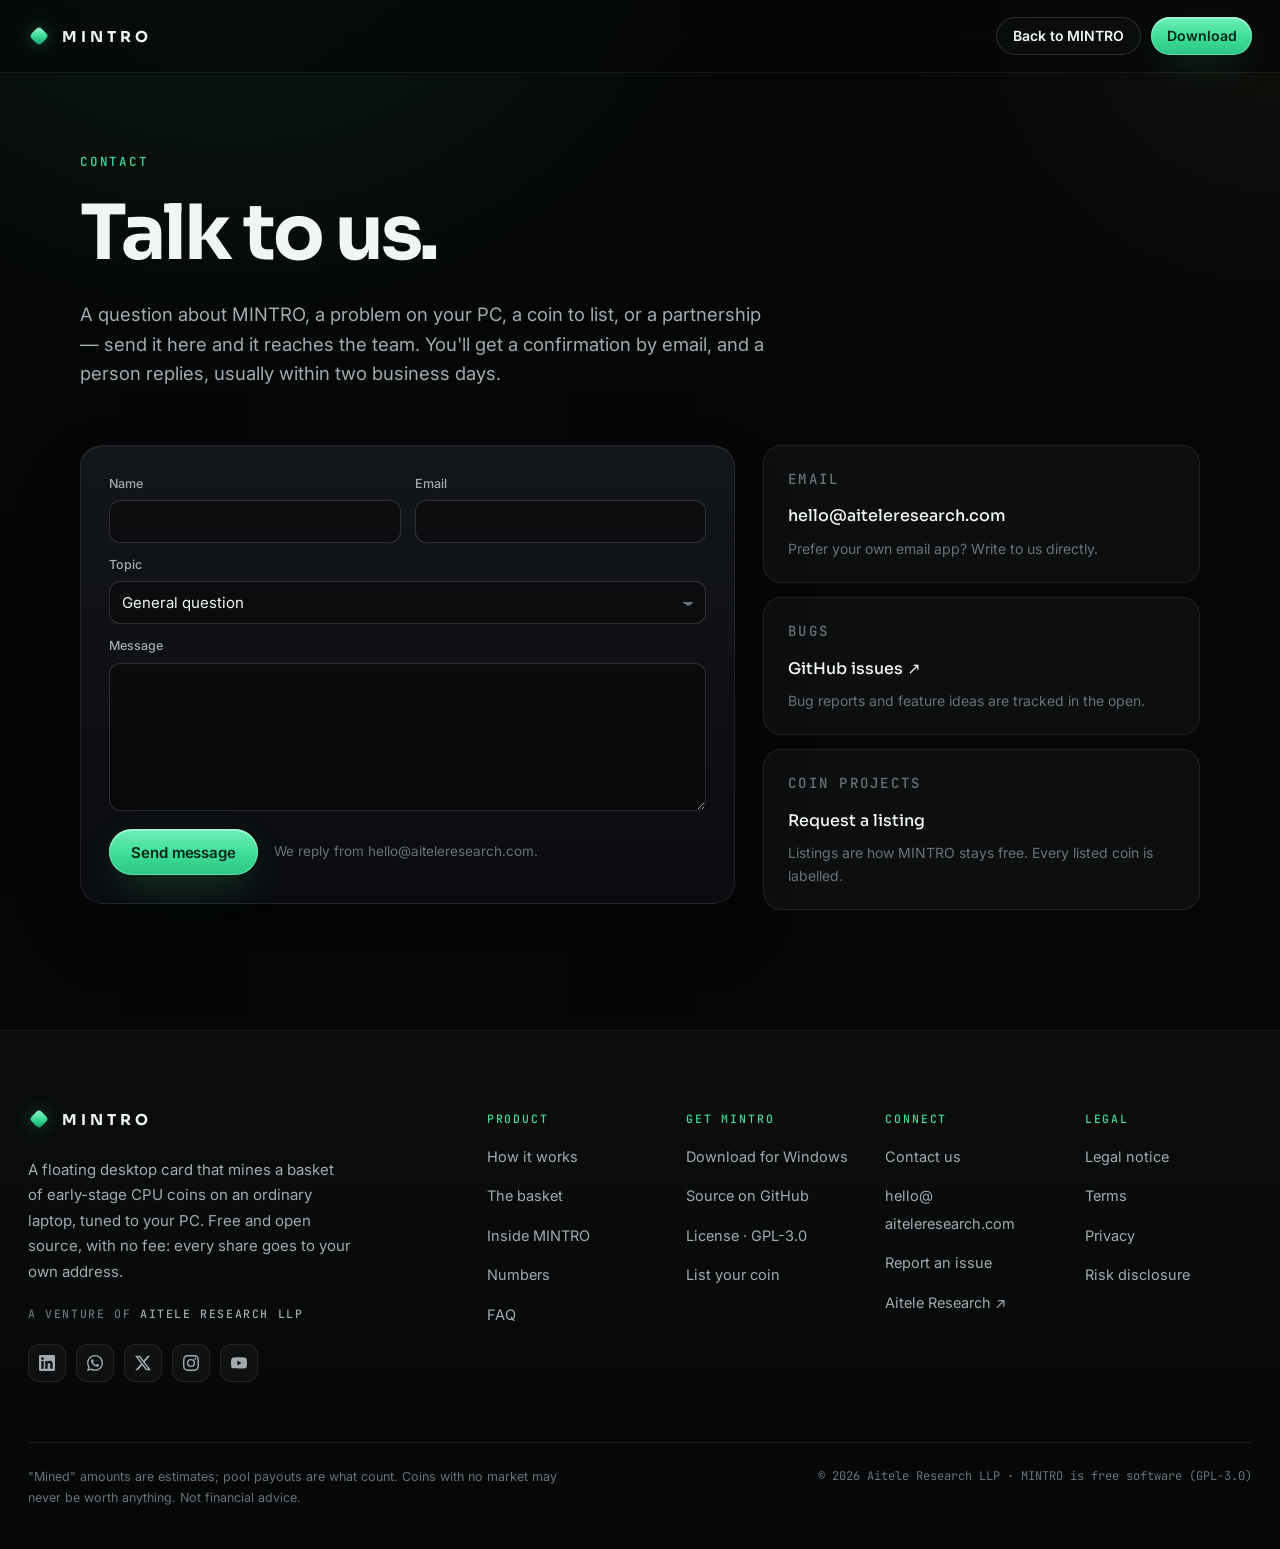
==== docs/contact.html @ bd5c3815 "Website: Download buttons get the installer from mintra.aiteleresearch.com The repo has no GitHub re" ====
<!doctype html>
<html lang="en">
<head>
<meta charset="utf-8">
<meta name="viewport" content="width=device-width, initial-scale=1, viewport-fit=cover">
<title>Contact · MINTRO</title>
<meta name="description" content="Contact the MINTRO team — questions, problems, coin listings, partnerships and press. A venture of Aitele Research LLP.">
<meta name="theme-color" content="#050607">
<link rel="canonical" href="https://aiteleresearch.github.io/mintro/contact.html">
<link rel="icon" href="assets/favicon.svg" type="image/svg+xml">
<link rel="icon" href="assets/favicon-32.png" sizes="32x32" type="image/png">
<link rel="apple-touch-icon" href="assets/apple-touch-icon.png">
<link rel="manifest" href="site.webmanifest">
<meta property="og:type" content="website">
<meta property="og:site_name" content="MINTRO">
<meta property="og:url" content="https://aiteleresearch.github.io/mintro/contact.html">
<meta property="og:title" content="Contact · MINTRO">
<meta property="og:description" content="Contact the MINTRO team — questions, problems, coin listings, partnerships and press. A venture of Aitele Research LLP.">
<meta property="og:image" content="https://aiteleresearch.github.io/mintro/assets/og.png">
<meta name="twitter:card" content="summary_large_image">
<link rel="preconnect" href="https://fonts.googleapis.com">
<link rel="preconnect" href="https://fonts.gstatic.com" crossorigin>
<link rel="stylesheet" href="https://fonts.googleapis.com/css2?family=Inter:wght@400;500;600&family=JetBrains+Mono:wght@400;500&family=Sora:wght@500;600;700&display=swap">
<link rel="stylesheet" href="assets/style.css">
</head>
<body class="legal-page">

<header class="nav solid">
  <div class="wrap nav-in">
    <a class="brand" href="./" aria-label="MINTRO home"><span class="brand-gem"><i></i></span>MINTRO</a>
    <div class="nav-cta">
      <a class="btn small ghost hide-sm" href="./"><span>Back to MINTRO</span></a>
      <a class="btn small primary" href="https://mintra.aiteleresearch.com/download/latest"><span>Download</span></a>
    </div>
  </div>
</header>

<main class="legal contact">
  <div class="wrap contact-in">
    <header class="legal-head">
      <p class="eyebrow">Contact</p>
      <h1>Talk to us.</h1>
      <p class="legal-lede">A question about MINTRO, a problem on your PC, a coin to list, or a partnership — send it here and it
        reaches the team. You'll get a confirmation by email, and a person replies, usually within two business days.</p>
    </header>
    <div class="contact-grid">
      <form class="apply glass mint" id="contactForm" data-api="https://mintra.aiteleresearch.com" data-email="hello@aiteleresearch.com" novalidate>
        <div class="apply-grid">
          <label>Name<input name="name" required maxlength="80" autocomplete="name"></label>
          <label>Email<input name="email" required type="email" maxlength="120" autocomplete="email"></label>
          <label class="wide">Topic<select name="topic"><option>General question</option><option>Problem with MINTRO</option><option>Listing a coin</option><option>Partnership</option><option>Press</option></select></label>
          <label class="wide">Message<textarea name="message" required maxlength="4000" rows="6"></textarea></label>
          <label class="hp" aria-hidden="true">Website URL<input name="website_url" tabindex="-1" autocomplete="off"></label>
        </div>
        <div class="apply-foot">
          <button class="btn primary" type="submit"><span>Send message</span></button>
          <p class="apply-msg" id="contactMsg" role="status">We reply from hello@aiteleresearch.com.</p>
        </div>
      </form>
      <aside class="contact-side">
        <div class="contact-card">
          <p class="foot-h">Email</p>
          <a href="mailto:hello@aiteleresearch.com">hello@<wbr>aiteleresearch.com</a>
          <p>Prefer your own email app? Write to us directly.</p>
        </div>
        <div class="contact-card">
          <p class="foot-h">Bugs</p>
          <a href="https://github.com/aiteleresearch/mintro/issues" target="_blank" rel="noopener">GitHub issues ↗</a>
          <p>Bug reports and feature ideas are tracked in the open.</p>
        </div>
        <div class="contact-card">
          <p class="foot-h">Coin projects</p>
          <a href="./#list">Request a listing</a>
          <p>Listings are how MINTRO stays free. Every listed coin is labelled.</p>
        </div>
      </aside>
    </div>
  </div>
</main>

<footer class="foot">
  <div class="wrap">
    <div class="foot-top">
      <div class="foot-brand">
        <a class="brand" href="./#top" aria-label="MINTRO home"><span class="brand-gem"><i></i></span>MINTRO</a>
        <p class="foot-about">A floating desktop card that mines a basket of early-stage CPU coins on an ordinary laptop,
          tuned to your PC. Free and open source, with no fee: every share goes to your own address.</p>
        <p class="foot-venture">A venture of <a href="https://aiteleresearch.com" target="_blank" rel="noopener">Aitele Research LLP</a></p>
        <div class="social"><a href="https://www.linkedin.com/company/aitele" target="_blank" rel="noopener" aria-label="Aitele Research on LinkedIn"><svg viewBox="0 0 24 24" aria-hidden="true"><path d="M20.447 20.452h-3.554v-5.569c0-1.328-.027-3.037-1.852-3.037-1.853 0-2.136 1.445-2.136 2.939v5.667H9.351V9h3.414v1.561h.046c.477-.9 1.637-1.85 3.37-1.85 3.601 0 4.267 2.37 4.267 5.455v6.286zM5.337 7.433a2.062 2.062 0 0 1-2.063-2.065 2.064 2.064 0 1 1 2.063 2.065zm1.782 13.019H3.555V9h3.564v11.452zM22.225 0H1.771C.792 0 0 .774 0 1.729v20.542C0 23.227.792 24 1.771 24h20.451C23.2 24 24 23.227 24 22.271V1.729C24 .774 23.2 0 22.222 0h.003z"/></svg></a><a href="https://whatsapp.com/channel/0029VbCJPIf545uoE8NYVb2C" target="_blank" rel="noopener" aria-label="Aitele Research on WhatsApp channel"><svg viewBox="0 0 24 24" aria-hidden="true"><path d="M17.472 14.382c-.297-.149-1.758-.867-2.03-.967-.273-.099-.471-.148-.67.15-.197.297-.767.966-.94 1.164-.173.199-.347.223-.644.075-.297-.15-1.255-.463-2.39-1.475-.883-.788-1.48-1.761-1.653-2.059-.173-.297-.018-.458.13-.606.134-.133.298-.347.446-.52.149-.174.198-.298.298-.497.099-.198.05-.371-.025-.52-.075-.149-.669-1.612-.916-2.207-.242-.579-.487-.5-.669-.51-.173-.008-.371-.01-.57-.01-.198 0-.52.074-.792.372-.272.297-1.04 1.016-1.04 2.479 0 1.462 1.065 2.875 1.213 3.074.149.198 2.096 3.2 5.077 4.487.709.306 1.262.489 1.694.625.712.227 1.36.195 1.871.118.571-.085 1.758-.719 2.006-1.413.248-.694.248-1.289.173-1.413-.074-.124-.272-.198-.57-.347m-5.421 7.403h-.004a9.87 9.87 0 0 1-5.031-1.378l-.361-.214-3.741.982.998-3.648-.235-.374a9.86 9.86 0 0 1-1.51-5.26c.001-5.45 4.436-9.884 9.888-9.884 2.64 0 5.122 1.03 6.988 2.898a9.825 9.825 0 0 1 2.893 6.994c-.003 5.45-4.437 9.885-9.885 9.885M20.52 3.449C18.24 1.245 15.24 0 12.045 0 5.463 0 .104 5.359.101 11.947c0 2.096.547 4.142 1.588 5.945L0 24l6.335-1.652a11.96 11.96 0 0 0 5.71 1.448h.005c6.582 0 11.946-5.359 11.949-11.948 0-3.192-1.243-6.192-3.503-8.453z"/></svg></a><a href="https://x.com/aiteleresearch" target="_blank" rel="noopener" aria-label="Aitele Research on X"><svg viewBox="0 0 24 24" aria-hidden="true"><path d="M18.901 1.153h3.68l-8.04 9.19L24 22.846h-7.406l-5.8-7.584-6.638 7.584H.474l8.6-9.83L0 1.154h7.594l5.243 6.932ZM17.61 20.644h2.039L6.486 3.24H4.298Z"/></svg></a><a href="https://www.instagram.com/aiteleresearch/" target="_blank" rel="noopener" aria-label="Aitele Research on Instagram"><svg viewBox="0 0 24 24" aria-hidden="true"><path d="M12 2.163c3.204 0 3.584.012 4.85.07 3.252.148 4.771 1.691 4.919 4.919.058 1.265.069 1.645.069 4.849 0 3.205-.012 3.584-.069 4.849-.149 3.225-1.664 4.771-4.919 4.919-1.266.058-1.644.07-4.85.07-3.204 0-3.584-.012-4.849-.07-3.26-.149-4.771-1.699-4.919-4.92-.058-1.265-.07-1.644-.07-4.849 0-3.204.013-3.583.07-4.849.149-3.227 1.664-4.771 4.919-4.919 1.266-.057 1.645-.069 4.849-.069zM12 0C8.741 0 8.333.014 7.053.072 2.695.272.273 2.69.073 7.052.014 8.333 0 8.741 0 12c0 3.259.014 3.668.072 4.948.2 4.358 2.618 6.78 6.98 6.98C8.333 23.986 8.741 24 12 24c3.259 0 3.668-.014 4.948-.072 4.354-.2 6.782-2.618 6.979-6.98.059-1.28.073-1.689.073-4.948 0-3.259-.014-3.667-.072-4.947-.196-4.354-2.617-6.78-6.979-6.98C15.668.014 15.259 0 12 0zm0 5.838a6.162 6.162 0 1 0 0 12.324 6.162 6.162 0 0 0 0-12.324zM12 16a4 4 0 1 1 0-8 4 4 0 0 1 0 8zm6.406-11.845a1.44 1.44 0 1 0 0 2.881 1.44 1.44 0 0 0 0-2.881z"/></svg></a><a href="https://www.youtube.com/@aiteleresearch" target="_blank" rel="noopener" aria-label="Aitele Research on YouTube"><svg viewBox="0 0 24 24" aria-hidden="true"><path d="M23.498 6.186a3.016 3.016 0 0 0-2.122-2.136C19.505 3.545 12 3.545 12 3.545s-7.505 0-9.377.505A3.017 3.017 0 0 0 .502 6.186C0 8.07 0 12 0 12s0 3.93.502 5.814a3.016 3.016 0 0 0 2.122 2.136c1.871.505 9.376.505 9.376.505s7.505 0 9.377-.505a3.015 3.015 0 0 0 2.122-2.136C24 15.93 24 12 24 12s0-3.93-.502-5.814zM9.545 15.568V8.432L15.818 12l-6.273 3.568z"/></svg></a></div>
      </div>
      <nav class="foot-cols" aria-label="Footer">
        <div>
          <p class="foot-h">Product</p>
          <ul>
            <li><a href="./#how">How it works</a></li>
            <li><a href="./#basket">The basket</a></li>
            <li><a href="./#features">Inside MINTRO</a></li>
            <li><a href="./#numbers">Numbers</a></li>
            <li><a href="./#faq">FAQ</a></li>
          </ul>
        </div>
        <div>
          <p class="foot-h">Get MINTRO</p>
          <ul>
            <li><a href="https://mintra.aiteleresearch.com/download/latest">Download for Windows</a></li>
            <li><a href="https://github.com/aiteleresearch/mintro">Source on GitHub</a></li>
            <li><a href="https://github.com/aiteleresearch/mintro/blob/main/LICENSE">License · GPL-3.0</a></li>
            <li><a href="./#list">List your coin</a></li>
          </ul>
        </div>
        <div>
          <p class="foot-h">Connect</p>
          <ul>
            <li><a href="contact.html">Contact us</a></li>
            <li><a href="mailto:hello@aiteleresearch.com">hello@<wbr>aiteleresearch.com</a></li>
            <li><a href="https://github.com/aiteleresearch/mintro/issues" target="_blank" rel="noopener">Report an issue</a></li>
            <li><a href="https://aiteleresearch.com" target="_blank" rel="noopener">Aitele Research ↗</a></li>
          </ul>
        </div>
        <div>
          <p class="foot-h">Legal</p>
          <ul>
            <li><a href="legal.html">Legal notice</a></li>
            <li><a href="terms.html">Terms</a></li>
            <li><a href="privacy.html">Privacy</a></li>
            <li><a href="risk.html">Risk disclosure</a></li>
          </ul>
        </div>
      </nav>
    </div>
    <div class="foot-bottom">
      <p class="fine">"Mined" amounts are estimates; pool payouts are what count. Coins with no market may never be worth
        anything. Not financial advice.</p>
      <p class="fine foot-copy">© <span id="year">2026</span> Aitele Research LLP · MINTRO is free software (GPL-3.0)</p>
    </div>
  </div>
</footer>
<script defer src="assets/contact.js"></script>
</body>
</html>
---- docs/assets/style.css ----
/* MINTRO website */

@property --ang { syntax: '<angle>'; inherits: false; initial-value: 0deg; }

:root {
  color-scheme: dark;
  --bg: #050607; --bg-2: #0b0d0f;
  --panel: rgba(255, 255, 255, .035); --panel-2: rgba(255, 255, 255, .06);
  --line: rgba(255, 255, 255, .08); --line-2: rgba(255, 255, 255, .15);
  --ink: #f1f5f3; --ink-2: #a3abad; --ink-3: #6a7376;
  --mint: #3ddc97; --mint-2: #a6f7d2; --mint-deep: #0b9a69; --mint-soft: rgba(61, 220, 151, .12); --mint-glow: rgba(61, 220, 151, .35);
  --gold: #f2c46d; --gold-2: #ffe7b0; --red: #ff7b6f; --amber: #f3b04d;
  --display: "Sora", "Segoe UI", system-ui, sans-serif;
  --body: "Inter", "Segoe UI", system-ui, sans-serif;
  --mono: "JetBrains Mono", ui-monospace, Consolas, monospace;
  --ease: cubic-bezier(.16, 1, .3, 1);
  --gutter: 28px;
}
@media (max-width: 640px) { :root { --gutter: 16px; } }

* { box-sizing: border-box; }
html { -webkit-text-size-adjust: 100%; scroll-behavior: smooth; }
body {
  margin: 0; background: var(--bg); color: var(--ink); font: 400 17px/1.62 var(--body);
  -webkit-font-smoothing: antialiased; text-rendering: optimizeLegibility; overflow-x: clip;
}
::selection { background: rgba(61, 220, 151, .35); color: #fff; }
a { color: inherit; text-decoration: none; }
svg { display: block; }
h1, h2, h3 { font-family: var(--display); font-weight: 600; margin: 0; letter-spacing: -.03em; }
:focus-visible { outline: 2px solid var(--mint); outline-offset: 3px; border-radius: 6px; }
.wrap { width: min(1240px, 100% - 2 * var(--gutter)); margin-inline: auto; }
.center { text-align: center; }

/* ---------- backdrop layers ---------- */

#gl { position: fixed; inset: 0; width: 100%; height: 100vh; height: 100lvh; z-index: 0; display: block; }
.veil {
  position: fixed; inset: 0; z-index: 1; pointer-events: none;
  background:
    radial-gradient(120% 80% at 50% 0%, transparent 55%, rgba(5, 6, 7, .55) 100%),
    linear-gradient(180deg, rgba(5, 6, 7, .35), transparent 18%, transparent 82%, rgba(5, 6, 7, .5));
}
.grain {
  position: fixed; inset: -50%; z-index: 60; pointer-events: none; opacity: .055; mix-blend-mode: overlay;
  background-image: url("data:image/svg+xml,%3Csvg xmlns='http://www.w3.org/2000/svg' width='220' height='220'%3E%3Cfilter id='n'%3E%3CfeTurbulence type='fractalNoise' baseFrequency='.85' numOctaves='3' stitchTiles='stitch'/%3E%3C/filter%3E%3Crect width='100%25' height='100%25' filter='url(%23n)'/%3E%3C/svg%3E");
  animation: grain 1.2s steps(6) infinite;
}
@keyframes grain {
  0% { transform: translate(0, 0); } 20% { transform: translate(-3%, 2%); } 40% { transform: translate(2%, -4%); }
  60% { transform: translate(-4%, -1%); } 80% { transform: translate(3%, 3%); } 100% { transform: translate(0, 0); }
}
main, .foot { position: relative; z-index: 2; }
.progress { position: fixed; top: 0; left: 0; right: 0; height: 2px; z-index: 70; pointer-events: none; }
.progress i { display: block; height: 100%; transform-origin: 0 50%; transform: scaleX(0);
              background: linear-gradient(90deg, var(--mint-deep), var(--mint), var(--mint-2)); box-shadow: 0 0 12px var(--mint-glow); }

/* WebGL unavailable: a CSS crystal stands in */
.gl-fallback { display: none; }
.no-gl .gl-fallback { display: grid; place-items: center; position: absolute; right: 8%; top: 50%; translate: 0 -50%; width: 34vmin; height: 34vmin; }
.no-gl .gl-fallback span {
  width: 70%; height: 70%; border-radius: 18%; rotate: 45deg;
  background: linear-gradient(135deg, var(--mint-2), var(--mint) 45%, var(--mint-deep));
  box-shadow: 0 0 120px var(--mint-glow), inset 0 0 40px rgba(255, 255, 255, .35); animation: float 6s ease-in-out infinite;
}
@keyframes float { 50% { transform: translateY(-14px); } }

/* ---------- loader ---------- */

#loader {
  position: fixed; inset: 0; z-index: 100; background: var(--bg); display: grid; place-content: center; justify-items: center; gap: 18px;
  transition: clip-path 1.1s var(--ease), visibility 0s 1.1s; clip-path: inset(0 0 0 0);
}
#loader.out { clip-path: inset(0 0 100% 0); visibility: hidden; }
.no-js #loader, html:not(.js) #loader { display: none; }
.ld-mark svg { width: 72px; height: 72px; overflow: visible; }
.ld-gem { fill: none; stroke: var(--mint); stroke-width: 2; stroke-dasharray: 130; stroke-dashoffset: 130;
          animation: ld-draw 1.4s var(--ease) forwards, ld-fill .6s .9s forwards; filter: drop-shadow(0 0 10px var(--mint-glow)); }
@keyframes ld-draw { to { stroke-dashoffset: 0; } }
@keyframes ld-fill { to { fill: rgba(61, 220, 151, .16); } }
.ld-word { font: 600 13px/1 var(--display); letter-spacing: .5em; padding-left: .5em; color: var(--ink-2); }
.ld-bar { width: 160px; height: 2px; border-radius: 2px; background: var(--line); overflow: hidden; }
.ld-bar i { display: block; height: 100%; width: 100%; transform-origin: 0 50%; transform: scaleX(0); background: var(--mint); }
.ld-pct { font: 500 11px/1 var(--mono); color: var(--ink-3); letter-spacing: .1em; }

/* ---------- buttons ---------- */

.btn {
  --bg-b: var(--panel); position: relative; display: inline-flex; align-items: center; justify-content: center;
  height: 46px; padding: 0 22px; border-radius: 999px; font: 600 15px/1 var(--body); letter-spacing: -.005em;
  border: 1px solid var(--line-2); background: var(--bg-b); color: var(--ink); cursor: pointer; isolation: isolate;
  transition: background .3s, border-color .3s, box-shadow .4s var(--ease), transform .5s var(--ease); will-change: transform;
}
.btn > span { display: inline-flex; align-items: center; gap: 10px; transition: transform .5s var(--ease); }
.btn.small { height: 38px; padding: 0 16px; font-size: 14px; }
.btn.lg { height: 54px; padding: 0 26px; font-size: 16px; }
.btn.xl { height: 64px; padding: 0 34px; font-size: 18px; }
.btn.full { width: 100%; }
.btn.ghost { background: rgba(14, 16, 18, .7); }
.btn.ghost:hover { background: rgba(255, 255, 255, .08); border-color: rgba(255, 255, 255, .25); }
.btn.primary {
  border: 0; color: #032417; overflow: hidden;
  background: linear-gradient(180deg, #6fefb8, var(--mint) 55%, #2cc583);
  box-shadow: 0 0 0 1px rgba(166, 247, 210, .45) inset, 0 14px 40px -12px var(--mint-glow), 0 2px 0 rgba(255, 255, 255, .35) inset;
}
.btn.primary::after {
  content: ""; position: absolute; inset: 0; z-index: -1; transform: translateX(-120%) skewX(-20deg);
  background: linear-gradient(90deg, transparent, rgba(255, 255, 255, .55), transparent); width: 60%;
  animation: shine 4.5s var(--ease) infinite 2s;
}
@keyframes shine { 0% { transform: translateX(-120%) skewX(-20deg); } 30%, 100% { transform: translateX(260%) skewX(-20deg); } }
.btn.primary:hover { box-shadow: 0 0 0 1px rgba(166, 247, 210, .6) inset, 0 20px 60px -10px rgba(61, 220, 151, .55), 0 2px 0 rgba(255, 255, 255, .35) inset; }
.btn.gold { background: linear-gradient(180deg, #ffe2a2, var(--gold) 55%, #d9a447); color: #2e1f02;
            box-shadow: 0 0 0 1px rgba(255, 231, 176, .5) inset, 0 14px 40px -12px rgba(242, 196, 109, .45); }

/* ---------- nav ---------- */

.nav { position: fixed; top: 0; left: 0; right: 0; z-index: 50; transition: transform .6s var(--ease), background .4s, border-color .4s; border-bottom: 1px solid transparent; }
.nav.solid { background: rgba(5, 6, 7, .62); backdrop-filter: blur(18px) saturate(150%); -webkit-backdrop-filter: blur(18px) saturate(150%); border-color: var(--line); }
.nav.hide { transform: translateY(-100%); }
.nav-in { display: flex; align-items: center; gap: 28px; height: 72px; }
.brand { display: inline-flex; align-items: center; gap: 12px; font: 700 15px/1 var(--display); letter-spacing: .26em; }
.brand-gem { width: 22px; height: 22px; perspective: 120px; display: grid; place-items: center; }
.brand-gem i { width: 14px; height: 14px; border-radius: 4px; rotate: 45deg; background: linear-gradient(135deg, var(--mint-2), var(--mint) 50%, var(--mint-deep));
               box-shadow: 0 0 16px var(--mint-glow); animation: gem-spin 6s linear infinite; }
@keyframes gem-spin { from { transform: rotateY(0) rotateX(12deg); } to { transform: rotateY(360deg) rotateX(12deg); } }
.nav-links { display: flex; gap: 6px; margin-left: 12px; }
.nav-links a { position: relative; padding: 8px 12px; border-radius: 999px; font-size: 14px; color: var(--ink-2); transition: color .25s, background .25s; }
.nav-links a:hover { color: var(--ink); background: rgba(255, 255, 255, .05); }
.nav-links a.active { color: var(--ink); }
.nav-links a.active::after { content: ""; position: absolute; left: 50%; bottom: 2px; width: 4px; height: 4px; margin-left: -2px; border-radius: 50%; background: var(--mint); box-shadow: 0 0 8px var(--mint); }
.nav-cta { margin-left: auto; display: flex; gap: 10px; }
@media (max-width: 960px) { .nav-links { display: none; } }
@media (max-width: 520px) { .hide-sm { display: none; } }

/* ---------- type and reveals ---------- */

.eyebrow, .kicker { font: 500 12.5px/1 var(--mono); letter-spacing: .14em; text-transform: uppercase; color: var(--mint); margin: 0 0 22px; }
.eyebrow.gold { color: var(--gold); }
.kicker { display: inline-flex; align-items: center; gap: 10px; padding: 9px 14px; border-radius: 999px; background: rgba(61, 220, 151, .08);
          border: 1px solid rgba(61, 220, 151, .22); letter-spacing: .08em; text-transform: none; font-size: 13px; }
.live { width: 7px; height: 7px; border-radius: 50%; background: var(--mint); box-shadow: 0 0 0 0 var(--mint-glow); animation: live 2s infinite; }
@keyframes live { 70% { box-shadow: 0 0 0 9px rgba(61, 220, 151, 0); } 100% { box-shadow: 0 0 0 0 rgba(61, 220, 151, 0); } }
h2 { font-size: clamp(36px, 5.2vw, 72px); line-height: 1.02; letter-spacing: -.04em; margin-bottom: 22px; text-wrap: balance; }
.sec-head { margin-bottom: 64px; }
.sec-head.center { max-width: 820px; margin-inline: auto; }
.sec-lede { color: var(--ink-2); font-size: 19px; max-width: 620px; margin: 0 auto; }
.grad .wi, .grad.wi, h1 .grad, .mega .grad {
  background: linear-gradient(100deg, #9af5cf 0%, var(--mint) 30%, #eafff6 48%, var(--mint) 66%, #9af5cf 100%);
  background-size: 220% 100%; -webkit-background-clip: text; background-clip: text; color: transparent;
  animation: shimmer 7s linear infinite;
}
@keyframes shimmer { to { background-position: -220% 0; } }

.w { display: inline-block; overflow: hidden; vertical-align: top; padding: 0 .02em .12em; margin: 0 -.02em -.12em; }
.wi { display: inline-block; will-change: transform; }
.js [data-split] .wi { transform: translateY(112%) rotate(5deg); transform-origin: 0 100%; transition: transform 1.25s var(--ease) calc(var(--i) * 60ms + var(--d, 0ms)); }
.js [data-split].in .wi { transform: none; }

.js [data-reveal] { opacity: 0; transform: translateY(42px); filter: blur(8px);
                    transition: opacity 1.1s var(--ease) var(--d, 0s), transform 1.3s var(--ease) var(--d, 0s), filter 1.1s var(--ease) var(--d, 0s); }
.js [data-reveal="flip"] { transform: perspective(900px) rotateX(-38deg) translateY(70px); transform-origin: 50% 100%; }
.js [data-reveal].in { opacity: 1; transform: none; filter: none; }
.js .rise { opacity: 0; transform: translateY(26px); }
.loaded .rise { opacity: 1; transform: none; transition: opacity 1.2s var(--ease) var(--d, 0s), transform 1.4s var(--ease) var(--d, 0s); }

/* ---------- glass ---------- */

/* Solid tinted panels: a backdrop blur over the moving 3D scene would be re-blurred every frame */
.glass, .tile, .plan, .step, .callout, .num {
  background: linear-gradient(180deg, rgba(22, 25, 28, .86), rgba(12, 14, 16, .84));
  border: 1px solid var(--line);
  box-shadow: 0 30px 80px -40px rgba(0, 0, 0, .8), inset 0 1px 0 rgba(255, 255, 255, .06);
}
/* cursor spotlight: a glow inside, and a lit border near the pointer */
.spot { position: relative; isolation: isolate; }
.spot::before, .spot::after { content: ""; position: absolute; inset: 0; border-radius: inherit; pointer-events: none; opacity: 0; transition: opacity .5s; }
.spot::before { z-index: -1; background: radial-gradient(520px circle at var(--mx, 50%) var(--my, 50%), rgba(61, 220, 151, .1), transparent 45%); }
.spot::after {
  padding: 1px; background: radial-gradient(320px circle at var(--mx, 50%) var(--my, 50%), rgba(166, 247, 210, .7), transparent 45%);
  -webkit-mask: linear-gradient(#000 0 0) content-box, linear-gradient(#000 0 0); -webkit-mask-composite: xor; mask-composite: exclude;
}
.spot:hover::before, .spot:hover::after { opacity: 1; }
[data-tilt] { transform-style: preserve-3d; will-change: transform; }

/* ---------- hero ---------- */

section { position: relative; }
.hero { min-height: 100vh; min-height: 100svh; display: flex; align-items: center; padding: 120px 0 140px; }
.hero-copy { max-width: 820px; position: relative; }
h1 { font-size: clamp(46px, 6.4vw, 104px); line-height: .96; letter-spacing: -.05em; font-weight: 700; margin: 26px 0 28px; }
.lede { font-size: clamp(17px, 1.5vw, 20px); color: var(--ink-2); max-width: 540px; margin: 0 0 36px; }
.cta-row { display: flex; flex-wrap: wrap; gap: 14px; }
.meta { margin: 22px 0 0; font: 400 12.5px/1.5 var(--mono); color: var(--ink-3); letter-spacing: .02em; }
.scroll-cue { position: absolute; left: 50%; bottom: 92px; width: 26px; height: 42px; margin-left: -13px; border-radius: 14px; border: 1.5px solid var(--line-2); }
.scroll-cue span { position: absolute; left: 50%; top: 8px; width: 3px; height: 8px; margin-left: -1.5px; border-radius: 2px; background: var(--mint); animation: cue 2s var(--ease) infinite; }
@keyframes cue { 0% { transform: translateY(0); opacity: 1; } 70% { transform: translateY(14px); opacity: 0; } 100% { opacity: 0; } }
.ticker { position: absolute; left: 0; right: 0; bottom: 0; height: 56px; border-top: 1px solid var(--line); overflow: hidden;
          background: linear-gradient(180deg, rgba(5, 6, 7, .55), rgba(5, 6, 7, .85));
          -webkit-mask: linear-gradient(90deg, transparent, #000 10%, #000 90%, transparent); mask: linear-gradient(90deg, transparent, #000 10%, #000 90%, transparent); }
.ticker-track { display: flex; width: max-content; height: 100%; align-items: center; animation: marquee 48s linear infinite; }
.ticker span { display: inline-flex; align-items: center; gap: 10px; padding: 0 34px; font: 500 13px/1 var(--mono); color: var(--ink-2); white-space: nowrap; }
.ticker span::before { content: ""; width: 6px; height: 6px; rotate: 45deg; border-radius: 1.5px; background: var(--mint); opacity: .8; }
.ticker em { font-style: normal; color: var(--ink-3); }
@keyframes marquee { to { transform: translateX(-50%); } }
@media (max-width: 760px) {
  .hero { align-items: flex-end; padding: 46vh 0 120px; }
  .scroll-cue { display: none; }
}

/* ---------- showcase ---------- */

.showcase { padding: 160px 0 120px; }
.stage { position: relative; height: 760px; perspective: 1600px; display: grid; place-items: center; }
.device { position: relative; width: 340px; transform-style: preserve-3d; transform: rotateX(var(--rx, 0deg)) rotateY(var(--ry, 0deg)) translateZ(0); will-change: transform; z-index: 2; }
.dcard {
  position: relative; transform-style: preserve-3d; border-radius: 24px; padding: 14px 14px 12px;
  background: linear-gradient(180deg, #121417, #0b0c0e 60%); border: 1px solid rgba(255, 255, 255, .1);
  box-shadow: 0 80px 140px -50px rgba(0, 0, 0, .95), 0 0 0 1px rgba(0, 0, 0, .7), inset 0 1px 0 rgba(255, 255, 255, .07), 0 0 120px -40px rgba(61, 220, 151, .25);
  font-size: 12px; color: var(--ink);
}
.d-gloss { position: absolute; inset: 0; border-radius: inherit; pointer-events: none; z-index: 5; transform: translateZ(60px);
           background: linear-gradient(115deg, transparent 35%, rgba(255, 255, 255, .07) 47%, transparent 58%) no-repeat;
           background-size: 260% 100%; background-position: var(--gx, 60%) 0; mix-blend-mode: screen; }
.layer { position: relative; transform: translateZ(var(--z, 0)); }
.d-head { display: flex; align-items: center; gap: 9px; height: 30px; font: 700 10.5px/1 var(--display); letter-spacing: .24em; }
.d-logo { width: 12px; height: 12px; border-radius: 3px; rotate: 45deg; background: linear-gradient(135deg, var(--mint-2), var(--mint)); box-shadow: 0 0 10px var(--mint-glow); }
.d-pill { display: inline-flex; align-items: center; gap: 6px; margin-left: 4px; padding: 4px 9px; border-radius: 99px; background: var(--mint-soft); color: var(--mint);
          font: 600 10.5px/1 var(--body); letter-spacing: 0; }
.d-pill i { width: 5px; height: 5px; border-radius: 50%; background: var(--mint); animation: live 2s infinite; }
.d-min { margin-left: auto; width: 12px; height: 1.6px; border-radius: 1px; background: var(--ink-3); }
.d-hero { display: grid; place-items: center; padding: 14px 0 6px; }
.d-power { position: relative; width: 116px; height: 116px; display: grid; place-items: center; }
.d-power svg { position: absolute; inset: 0; width: 100%; height: 100%; rotate: -90deg; }
.d-power circle { fill: none; stroke-width: 4; }
.d-power .trk { stroke: rgba(255, 255, 255, .07); }
.d-power .arc { stroke: var(--mint); stroke-linecap: round; stroke-dasharray: 339.3; stroke-dashoffset: 120; filter: drop-shadow(0 0 6px var(--mint-glow));
                  transition: stroke-dashoffset 1s linear; }
.d-core { width: 86px; height: 86px; border-radius: 50%; display: grid; grid-auto-flow: column; place-content: center; gap: 7px;
          background: radial-gradient(circle at 50% 30%, #1c2024, #121417); box-shadow: inset 0 1px 0 rgba(255, 255, 255, .08), 0 10px 30px -10px rgba(0, 0, 0, .8); }
.d-core i { width: 6px; height: 22px; border-radius: 2px; background: var(--ink); }
.d-text { text-align: center; padding-bottom: 12px; }
.d-title { font: 600 18px/1.2 var(--display); letter-spacing: -.02em; }
.d-sub { color: var(--ink-2); margin-top: 3px; font-variant-numeric: tabular-nums; }
.d-tune { display: inline-flex; align-items: center; gap: 7px; margin-top: 9px; color: var(--ink-3); font-size: 11px; }
.d-tune i { width: 6px; height: 6px; border-radius: 50%; background: var(--mint); }
.d-stats { display: grid; grid-template-columns: repeat(3, 1fr); border: 1px solid var(--line); border-radius: 14px; background: rgba(255, 255, 255, .025); }
.d-stats div { padding: 10px 11px; } .d-stats div + div { border-left: 1px solid var(--line); }
.d-stats label { display: block; font-size: 9.5px; letter-spacing: .08em; text-transform: uppercase; color: var(--ink-3); }
.d-stats b { display: block; font-size: 14px; font-weight: 600; margin-top: 3px; font-variant-numeric: tabular-nums; }
.d-stats small { color: var(--ink-3); font-size: 10.5px; }
.d-basket { margin-top: 12px; }
.d-bh { display: flex; justify-content: space-between; padding: 0 4px 6px; font-size: 9.5px; letter-spacing: .08em; text-transform: uppercase; color: var(--ink-3); }
.d-basket ul { list-style: none; margin: 0; padding: 0; }
.d-basket li { display: flex; align-items: center; gap: 10px; padding: 8px 6px; border-radius: 11px; }
.d-basket li.on { background: rgba(255, 255, 255, .04); }
.av { position: relative; width: 30px; height: 30px; border-radius: 50%; display: grid; place-items: center; font-size: 8.5px; font-weight: 700; color: #fff;
      background: linear-gradient(135deg, hsl(var(--h) 60% 52%), hsl(var(--h) 55% 34%)); flex: none; }
.d-basket li.on .av::after { content: ""; position: absolute; inset: -3px; border-radius: 50%; border: 1.5px solid var(--mint); animation: live 2s infinite; }
.nm { min-width: 0; } .nm b { display: block; font-size: 12.5px; font-weight: 600; } .nm small { color: var(--ink-3); font-size: 10.5px; }
.d-basket li.on small { color: var(--mint); }
.am { margin-left: auto; text-align: right; font-variant-numeric: tabular-nums; } .am b { display: block; font-size: 12.5px; font-weight: 600; } .am small { color: var(--ink-3); font-size: 10.5px; }
.d-seg { display: grid; grid-template-columns: repeat(4, 1fr); margin-top: 10px; padding: 3px; border-radius: 12px; background: rgba(255, 255, 255, .04); text-align: center; color: var(--ink-2); font-size: 11px; }
.d-seg span { padding: 7px 0; border-radius: 9px; } .d-seg .on { background: rgba(255, 255, 255, .09); color: var(--ink); font-weight: 600; }
.device-shadow { position: absolute; left: 50%; bottom: 40px; width: 420px; height: 60px; margin-left: -210px; border-radius: 50%;
                 background: radial-gradient(closest-side, rgba(61, 220, 151, .22), transparent); filter: blur(20px); }

.callout { position: absolute; z-index: 3; max-width: 250px; padding: 14px 16px; border-radius: 16px; font-size: 13.5px; line-height: 1.45;
           transition: opacity 1s var(--ease) var(--d), transform 1.2s var(--ease) var(--d); }
.callout b { display: block; font-weight: 600; margin-bottom: 2px; }
.callout span { color: var(--ink-2); }
.callout::after { content: ""; position: absolute; top: 50%; width: 70px; height: 1px; }
.callout::before { content: ""; position: absolute; top: 50%; width: 7px; height: 7px; margin-top: -3px; border-radius: 50%; background: var(--mint); box-shadow: 0 0 10px var(--mint); }
.callout.l1, .callout.l2 { text-align: right; }
.callout.l1::after, .callout.l2::after { left: 100%; background: linear-gradient(90deg, var(--line-2), var(--mint)); }
.callout.l1::before, .callout.l2::before { left: calc(100% + 70px); }
.callout.r1::after, .callout.r2::after { right: 100%; background: linear-gradient(270deg, var(--line-2), var(--mint)); }
.callout.r1::before, .callout.r2::before { right: calc(100% + 70px); }
.l1 { left: 3%; top: 17%; } .l2 { left: 0; top: 63%; } .r1 { right: 3%; top: 24%; } .r2 { right: 0; top: 67%; }
.callout { animation: bob 7s ease-in-out infinite; } .l2 { animation-delay: -2s; } .r1 { animation-delay: -4s; } .r2 { animation-delay: -5.5s; }
@keyframes bob { 50% { translate: 0 -8px; } }
.js .callout { opacity: 0; transform: translateY(24px) scale(.96); }
.js .stage.in .callout { opacity: 1; transform: none; }
@media (max-width: 1080px) {
  .stage { height: auto; display: flex; flex-direction: column; gap: 40px; padding-top: 10px; }
  .callout { position: static; max-width: none; text-align: left !important; animation: none; }
  .callout::before, .callout::after { display: none; }
  .stage { display: grid; grid-template-columns: 1fr 1fr; gap: 14px; }
  .device { grid-column: 1 / -1; order: -1; margin: 0 auto 30px; }
  .device-shadow { display: none; }
}
@media (max-width: 420px) { .device { width: 300px; } .stage { grid-template-columns: 1fr; } }

/* ---------- open numbers ---------- */

.numbers { padding: 140px 0 120px; }
.nums { display: grid; grid-template-columns: repeat(4, 1fr); gap: 16px; }
.num { position: relative; border-radius: 22px; padding: 24px 22px 20px; display: flex; flex-direction: column; min-height: 220px; }
.num-label { display: inline-flex; align-items: center; gap: 8px; font: 500 12px/1 var(--mono); letter-spacing: .1em; text-transform: uppercase; color: var(--ink-3); }
.num-label .pulse { width: 7px; height: 7px; border-radius: 50%; background: var(--mint); animation: live 2s infinite; }
.num-val { display: block; margin: 22px 0 8px; font: 700 clamp(40px, 4.2vw, 60px)/1 var(--display); letter-spacing: -.045em; font-variant-numeric: tabular-nums; }
.num-note { color: var(--ink-2); font-size: 14px; line-height: 1.45; }
.verify { margin-top: auto; padding-top: 18px; font: 500 12.5px/1 var(--mono); color: var(--mint-2); }
.verify:hover { color: #fff; }
.trend { margin-top: 16px; border-radius: 22px; padding: 20px 22px 18px; }
.trend-head { display: flex; justify-content: space-between; font: 500 11.5px/1 var(--mono); letter-spacing: .1em; text-transform: uppercase; color: var(--ink-3); }
#trendChart { width: 100%; height: 120px; margin: 14px 0 10px; overflow: visible; }
#trendChart .area { fill: url(#trendFill); }
#trendChart .line { fill: none; stroke: var(--mint); stroke-width: 2; vector-effect: non-scaling-stroke; }
#trendChart .base { stroke: var(--line-2); stroke-width: 1; vector-effect: non-scaling-stroke; }
.trend-empty { margin: -70px 0 52px; font: 500 12.5px/1 var(--mono); color: var(--ink-3); }
.trend-foot { margin: 0; color: var(--ink-3); font-size: 13px; }
.trend-foot a { color: var(--mint-2); margin-left: 6px; white-space: nowrap; }
@media (max-width: 960px) { .nums { grid-template-columns: 1fr 1fr; } }
@media (max-width: 480px) { .num { min-height: 0; } .num-val { margin-top: 16px; } }

/* ---------- three clicks ---------- */

.clicks { padding: 140px 0; }
.steps { position: relative; display: grid; grid-template-columns: repeat(3, 1fr); gap: 22px; }
.steps-line { position: absolute; left: 0; right: 0; top: 64px; width: 100%; height: 60px; z-index: -1; overflow: visible; }
.steps-line path { fill: none; stroke: url(#lineGrad); stroke-width: 2; filter: drop-shadow(0 0 6px rgba(61, 220, 151, .6)); }
.step { padding: 30px 28px 32px; border-radius: 24px; }
.step-ico { width: 64px; height: 64px; border-radius: 18px; display: grid; place-items: center; margin-bottom: 26px;
            background: linear-gradient(180deg, rgba(61, 220, 151, .16), rgba(61, 220, 151, .04)); border: 1px solid rgba(61, 220, 151, .25);
            box-shadow: 0 0 40px -10px var(--mint-glow); }
.step-ico svg { width: 34px; height: 34px; fill: none; stroke: var(--mint-2); stroke-width: 2.2; stroke-linecap: round; stroke-linejoin: round; overflow: visible; }
.i-drop { animation: drop 2.4s var(--ease) infinite; }
@keyframes drop { 0% { transform: translateY(-8px); opacity: 0; } 30% { opacity: 1; } 60%, 100% { transform: translateY(2px); opacity: 1; } }
.i-spark { fill: var(--mint-2); stroke: none; transform-origin: 38px 8.7px; animation: spark 2.4s ease-in-out infinite; }
@keyframes spark { 0%, 100% { transform: scale(.4) rotate(0); opacity: .3; } 50% { transform: scale(1.1) rotate(90deg); opacity: 1; } }
.i-play { fill: var(--mint-2); stroke: none; }
.i-pulse { transform-origin: 24px 24px; animation: pulse 2.4s var(--ease) infinite; }
@keyframes pulse { 0% { transform: scale(.75); opacity: .9; } 100% { transform: scale(1.25); opacity: 0; } }
.step-n { display: block; font: 500 12px/1 var(--mono); color: var(--mint); letter-spacing: .14em; margin-bottom: 12px; }
.step h3 { font-size: 26px; margin-bottom: 10px; }
.step p { color: var(--ink-2); margin: 0; font-size: 16px; }
.step b { color: var(--ink); font-weight: 600; }
@media (max-width: 860px) { .steps { grid-template-columns: 1fr; } .steps-line { display: none; } }

/* ---------- split sections ---------- */

.split-sec { padding: 120px 0; }
.two { display: grid; grid-template-columns: 1fr 1fr; gap: 72px; align-items: center; min-height: 100vh; }
.copy { position: relative; isolation: isolate; }
.copy::before { content: ""; position: absolute; inset: -12% -10%; z-index: -1; background: radial-gradient(closest-side, rgba(5, 6, 7, .72), transparent); pointer-events: none; }
.copy > p:not(.eyebrow) { color: var(--ink-2); font-size: 18px; max-width: 560px; margin: 0 0 30px; }
@media (max-width: 900px) {
  .two { grid-template-columns: 1fr; min-height: 0; gap: 0; }
  .two .spacer { height: 46vh; }
  .faq .two .spacer, #tuned .two .spacer { order: -1; }
  .split-sec { padding: 40px 0 100px; }
}

.scores { border-radius: 20px; padding: 18px 20px 12px; margin-bottom: 28px; }
.scores-head { display: flex; justify-content: space-between; font: 500 11px/1 var(--mono); color: var(--ink-3); letter-spacing: .12em; text-transform: uppercase; margin-bottom: 8px; }
.score { display: grid; grid-template-columns: 110px 1fr 34px; grid-template-areas: "n bar v" "w bar v"; column-gap: 16px; align-items: center; padding: 10px 0; border-top: 1px solid var(--line); }
.score b { grid-area: n; font-weight: 600; font-size: 14.5px; }
.score .why { grid-area: w; color: var(--ink-3); font-size: 12px; white-space: nowrap; }
.score i { grid-area: bar; height: 6px; border-radius: 6px; background: rgba(255, 255, 255, .06); position: relative; overflow: hidden; }
.score i::after { content: ""; position: absolute; inset: 0; border-radius: inherit; transform-origin: 0 50%; transform: scaleX(0);
                  background: linear-gradient(90deg, var(--mint-deep), var(--mint), var(--mint-2)); box-shadow: 0 0 12px var(--mint-glow);
                  transition: transform 1.6s var(--ease) calc(var(--n, 0) * 120ms + .3s); }
.scores.in .score i::after { transform: scaleX(calc(var(--v) / 100)); }
.score em { grid-area: v; font: 500 14px/1 var(--mono); font-style: normal; color: var(--mint-2); text-align: right; }
@media (max-width: 480px) { .score { grid-template-columns: 1fr 34px; grid-template-areas: "n v" "w v" "bar bar"; row-gap: 8px; } .score .why { white-space: normal; } }
.stats { display: grid; grid-template-columns: repeat(3, 1fr); gap: 18px; }
.stats > div { border-left: 1px solid var(--line-2); padding-left: 16px; }
.stats b { display: block; font: 600 clamp(30px, 3.4vw, 44px)/1 var(--display); letter-spacing: -.04em; margin-bottom: 8px; font-variant-numeric: tabular-nums; }
.stats small { font-size: .45em; color: var(--ink-3); margin-left: 4px; letter-spacing: 0; }
.stats span { color: var(--ink-3); font-size: 13.5px; line-height: 1.4; display: block; }

.term { border-radius: 18px; overflow: hidden; margin-bottom: 10px; max-width: 560px; }
.term-bar { display: flex; align-items: center; gap: 7px; padding: 12px 14px; border-bottom: 1px solid var(--line); }
.term-bar i { width: 10px; height: 10px; border-radius: 50%; background: rgba(255, 255, 255, .12); }
.term-bar i:first-child { background: #ff6b5f; opacity: .7; } .term-bar i:nth-child(2) { background: #f3b04d; opacity: .7; } .term-bar i:nth-child(3) { background: var(--mint); opacity: .7; }
.term-bar span { margin-left: 10px; font: 500 12px/1 var(--mono); color: var(--ink-3); }
.term-body { padding: 16px 18px 18px; font: 400 13.5px/1.9 var(--mono); color: var(--ink-2); min-height: 196px; }
.term-body p { margin: 0; white-space: pre; overflow: hidden; text-overflow: clip; }
.term-body p.typing::after { content: "▍"; color: var(--mint); animation: blink 1s steps(1) infinite; }
.term-body .ok { color: var(--mint); margin-left: 8px; }
@keyframes blink { 50% { opacity: 0; } }
@media (max-width: 520px) { .term-body { font-size: 11.5px; } }

/* ---------- bento ---------- */

.features { padding: 160px 0; }
.bento { display: grid; grid-template-columns: repeat(3, 1fr); grid-auto-rows: minmax(250px, auto); gap: 18px;
         grid-template-areas: "wallet wallet fee" "engines pools pools" "engines av strip"; }
.tile { border-radius: 26px; padding: 30px; overflow: hidden; }
.tile h3 { font-size: 22px; margin-bottom: 8px; letter-spacing: -.025em; }
.tile p { color: var(--ink-2); font-size: 15px; margin: 0; }
.tile .note { margin-top: 14px; font-size: 12px; color: var(--ink-3); }
.t-wallet { grid-area: wallet; display: grid; grid-template-columns: 1fr 1.05fr; gap: 30px; align-items: center; }
.t-fee { grid-area: fee; display: flex; flex-direction: column; justify-content: flex-end; }
.t-engines { grid-area: engines; display: flex; flex-direction: column; }
.t-pools { grid-area: pools; display: grid; grid-template-columns: 1fr 1fr; gap: 30px; align-items: center; }
.t-av { grid-area: av; } .t-strip { grid-area: strip; }
@media (max-width: 960px) {
  .bento { grid-template-columns: 1fr 1fr; grid-template-areas: "wallet wallet" "fee engines" "pools pools" "av strip"; }
}
@media (max-width: 640px) {
  .bento { grid-template-columns: 1fr; grid-template-areas: "wallet" "fee" "engines" "pools" "av" "strip"; }
  .t-wallet, .t-pools { grid-template-columns: 1fr; }
}

.seed { border-radius: 18px; padding: 16px; background: rgba(0, 0, 0, .35); border: 1px solid var(--line); }
.seed-head { display: flex; align-items: center; gap: 8px; font: 500 11.5px/1 var(--mono); color: var(--ink-2); margin-bottom: 14px; }
.seed-head svg { width: 14px; height: 14px; fill: none; stroke: var(--amber); stroke-width: 1.5; }
.seed-words { list-style: none; margin: 0; padding: 0; display: grid; grid-template-columns: repeat(3, 1fr); gap: 6px; counter-reset: w; }
.seed-words li { position: relative; padding: 7px 8px 7px 26px; border-radius: 8px; background: rgba(255, 255, 255, .04); font: 500 12px/1 var(--mono);
                 color: transparent; text-shadow: 0 0 7px rgba(220, 240, 232, .75); counter-increment: w; overflow: hidden; }
.seed-words li::before { content: counter(w); position: absolute; left: 8px; color: var(--ink-3); text-shadow: none; font-size: 10px; top: 8px; }
.seed-words li::after { content: ""; position: absolute; inset: 0; background: linear-gradient(100deg, transparent 30%, rgba(166, 247, 210, .18) 50%, transparent 70%);
                        transform: translateX(-100%); animation: sweep 3.6s ease-in-out infinite; animation-delay: calc(var(--k, 0) * 80ms); }
@keyframes sweep { 0%, 40% { transform: translateX(-100%); } 80%, 100% { transform: translateX(100%); } }
.seed-addr { display: flex; justify-content: space-between; align-items: center; gap: 10px; margin-top: 14px; font-size: 12px; }
.seed-addr code { font: 500 12px/1 var(--mono); color: var(--ink); }
.seed-addr em { font-style: normal; color: var(--mint); display: inline-flex; align-items: center; gap: 6px; }
.seed-addr em::before { content: "✓"; font-weight: 700; }

.t-fee .big { font: 700 clamp(84px, 9vw, 132px)/.9 var(--display); letter-spacing: -.06em; margin-bottom: 18px;
              background: linear-gradient(180deg, #fff, var(--mint) 70%, var(--mint-deep)); -webkit-background-clip: text; background-clip: text; color: transparent;
              filter: drop-shadow(0 10px 40px rgba(61, 220, 151, .25)); }

.engines { list-style: none; margin: 22px 0 18px; padding: 0; }
.engines li { display: grid; grid-template-columns: 1fr auto; grid-template-areas: "n f" "a f"; padding: 13px 0; border-top: 1px solid var(--line); column-gap: 12px; }
.engines b { grid-area: n; font-weight: 600; } .engines span { grid-area: a; color: var(--ink-3); font-size: 12.5px; }
.engines em { grid-area: f; align-self: center; font: 500 12px/1 var(--mono); font-style: normal; color: var(--mint-2); padding: 6px 9px; border-radius: 99px; background: var(--mint-soft); }
.algos { margin-top: auto; overflow: hidden; -webkit-mask: linear-gradient(90deg, transparent, #000 15%, #000 85%, transparent); mask: linear-gradient(90deg, transparent, #000 15%, #000 85%, transparent); }
.algos-track { display: flex; gap: 8px; width: max-content; animation: marquee 26s linear infinite; }
.algos span { font: 500 11.5px/1 var(--mono); color: var(--ink-2); padding: 8px 11px; border-radius: 99px; border: 1px solid var(--line); white-space: nowrap; }

.pools { list-style: none; margin: 0; padding: 0; }
.pools li { display: flex; align-items: center; gap: 12px; padding: 14px 16px; border-radius: 14px; border: 1px solid var(--line); background: rgba(0, 0, 0, .25);
            margin-bottom: 8px; transition: border-color .4s, background .4s, transform .5s var(--ease); }
.pools i { width: 9px; height: 9px; border-radius: 50%; background: var(--ink-3); flex: none; transition: background .3s, box-shadow .3s; }
.pools b { font-weight: 600; font-size: 14px; } .pools span { margin-left: auto; font: 500 11.5px/1 var(--mono); color: var(--ink-3); }
.pools li.try { border-color: rgba(243, 176, 77, .35); } .pools li.try i { background: var(--amber); animation: live 1s infinite; } .pools li.try span { color: var(--amber); }
.pools li.down { opacity: .55; } .pools li.down i { background: var(--red); } .pools li.down span { color: var(--red); }
.pools li.up { border-color: rgba(61, 220, 151, .45); background: rgba(61, 220, 151, .07); transform: translateX(6px); }
.pools li.up i { background: var(--mint); box-shadow: 0 0 12px var(--mint); } .pools li.up span { color: var(--mint); }

.shield { width: 64px; height: 64px; margin-bottom: 22px; overflow: visible; }
.shield .sh { fill: rgba(61, 220, 151, .08); stroke: var(--mint-2); stroke-width: 2; stroke-linejoin: round; }
.shield .ck { fill: none; stroke: var(--mint); stroke-width: 3.2; stroke-linecap: round; stroke-linejoin: round; stroke-dasharray: 30; stroke-dashoffset: 30; animation: check 4s var(--ease) infinite; }
.shield .scan { fill: var(--mint-2); opacity: .7; filter: drop-shadow(0 0 6px var(--mint)); animation: scan 4s ease-in-out infinite; }
@keyframes check { 0%, 45% { stroke-dashoffset: 30; } 65%, 100% { stroke-dashoffset: 0; } }
@keyframes scan { 0% { transform: translateY(0); opacity: 0; } 8% { opacity: .8; } 40% { transform: translateY(48px); opacity: .8; } 46%, 100% { transform: translateY(48px); opacity: 0; } }

.morph { height: 108px; display: grid; place-items: center; margin-bottom: 18px; }
.m-card { position: relative; width: 120px; height: 100px; border-radius: 14px; background: #101215; border: 1px solid var(--line-2); box-shadow: 0 20px 40px -20px #000;
          animation: morph 5s var(--ease) infinite; overflow: hidden; }
.m-dot { position: absolute; left: 50%; top: 16px; width: 30px; height: 30px; margin-left: -15px; border-radius: 50%; background: var(--mint); box-shadow: 0 0 18px var(--mint-glow); animation: morph-dot 5s var(--ease) infinite; }
.m-l { position: absolute; left: 16px; height: 5px; border-radius: 3px; background: rgba(255, 255, 255, .12); animation: morph-l 5s var(--ease) infinite; }
.m1 { top: 56px; width: 70px; } .m2 { top: 68px; width: 52px; } .m3 { top: 80px; width: 86px; }
@keyframes morph { 0%, 30% { height: 100px; width: 120px; } 45%, 80% { height: 28px; width: 150px; } 95%, 100% { height: 100px; width: 120px; } }
@keyframes morph-dot { 0%, 30% { top: 16px; left: 50%; width: 30px; height: 30px; margin-left: -15px; } 45%, 80% { top: 6px; left: 132px; width: 16px; height: 16px; margin-left: 0; } 95%, 100% { top: 16px; left: 50%; width: 30px; height: 30px; margin-left: -15px; } }
@keyframes morph-l { 0%, 30% { opacity: 1; } 40%, 85% { opacity: 0; } 95%, 100% { opacity: 1; } }

/* ---------- straight talk ---------- */

.honest { height: 240vh; }
.honest-sticky { position: sticky; top: 0; height: 100vh; display: flex; align-items: center; }
.honest-text { font: 600 clamp(30px, 4.3vw, 62px)/1.14 var(--display); letter-spacing: -.035em; margin: 0; max-width: 1080px; }
.honest-text em { font-style: normal; }
.honest-text .hw { color: rgba(241, 245, 243, .13); transition: color .5s var(--ease), text-shadow .5s; }
.honest-text .hw.on { color: var(--ink); }
.honest-text .hw.on.key { color: var(--mint); text-shadow: 0 0 30px rgba(61, 220, 151, .35); }

/* ---------- for coin projects ---------- */

.tiers { display: grid; gap: 10px; margin: 0 0 22px; max-width: 600px; }
.tier { display: grid; grid-template-columns: 110px 1fr; gap: 16px; padding: 14px 18px; border-radius: 16px; border: 1px solid var(--line);
        background: linear-gradient(180deg, rgba(22, 25, 28, .86), rgba(12, 14, 16, .84)); }
.tier b { font: 600 16px/1.4 var(--display); letter-spacing: -.01em; }
.tier span { color: var(--ink-2); font-size: 14.5px; }
.tier.feat { border-color: rgba(242, 196, 109, .35); }
.tier.feat b { color: var(--gold); }
.apply { border-radius: 22px; padding: 22px; max-width: 600px; }
.apply-grid { display: grid; grid-template-columns: 1fr 1fr; gap: 12px 14px; }
.apply label { display: flex; flex-direction: column; gap: 6px; font-size: 12.5px; color: var(--ink-2); font-weight: 500; }
.apply label.wide { grid-column: 1 / -1; }
.apply .pool-f[hidden] { display: none; }
.apply input, .apply select, .apply textarea {
  font: 400 15px/1.4 var(--body); color: var(--ink); background: rgba(0, 0, 0, .35); border: 1px solid var(--line-2);
  border-radius: 11px; padding: 10px 12px; outline: none; transition: border-color .2s, box-shadow .2s;
}
.apply select { appearance: none; background-image: linear-gradient(45deg, transparent 50%, var(--ink-3) 50%), linear-gradient(135deg, var(--ink-3) 50%, transparent 50%);
                background-position: calc(100% - 17px) 55%, calc(100% - 12px) 55%; background-size: 5px 5px; background-repeat: no-repeat; padding-right: 30px; }
.apply input:focus, .apply select:focus, .apply textarea:focus { border-color: var(--gold); box-shadow: 0 0 0 3px rgba(242, 196, 109, .15); }
.apply textarea { resize: vertical; min-height: 84px; }
.apply .hp { position: absolute; left: -9999px; width: 1px; height: 1px; overflow: hidden; }
.apply-foot { display: flex; align-items: center; gap: 16px; flex-wrap: wrap; margin-top: 18px; }
.apply-msg { margin: 0; flex: 1; min-width: 200px; color: var(--ink-3); font-size: 13.5px; }
.apply-msg.ok { color: var(--mint-2); } .apply-msg.err { color: var(--red); }
@media (max-width: 520px) { .apply-grid { grid-template-columns: 1fr; } .tier { grid-template-columns: 1fr; gap: 4px; } }

/* ---------- FAQ ---------- */

.qa { max-width: 640px; }
.qa details { border-top: 1px solid var(--line); }
.qa details:last-child { border-bottom: 1px solid var(--line); }
.qa summary { display: flex; justify-content: space-between; align-items: center; gap: 20px; padding: 22px 2px; cursor: pointer; list-style: none;
              font: 600 18px/1.35 var(--display); letter-spacing: -.02em; transition: color .3s; }
.qa summary::-webkit-details-marker { display: none; }
.qa summary:hover { color: var(--mint-2); }
.qa summary::after { content: ""; flex: none; width: 30px; height: 30px; border-radius: 50%; border: 1px solid var(--line-2);
                     background: linear-gradient(var(--ink-2), var(--ink-2)) center / 11px 1.5px no-repeat, linear-gradient(var(--ink-2), var(--ink-2)) center / 1.5px 11px no-repeat;
                     transition: transform .5s var(--ease), background-color .3s; }
.qa details[open] summary::after { transform: rotate(135deg); background-color: rgba(61, 220, 151, .12); }
.qa .ans { overflow: hidden; }
.qa .ans p { margin: 0 0 24px; color: var(--ink-2); font-size: 16px; max-width: 600px; }

/* ---------- final ---------- */

.final { min-height: 100vh; display: flex; align-items: flex-end; padding: 0 0 140px; }
.final .wrap { display: flex; flex-direction: column; align-items: center; }
.mega { font-size: clamp(72px, 15vw, 220px); line-height: .9; letter-spacing: -.065em; font-weight: 700; margin-bottom: 18px; }
.final-sub { font-size: 20px; color: var(--ink-2); margin: 0 0 34px; }
.final .meta { margin-top: 24px; }

/* ---------- footer (the Aitele venture footer, in MINTRO's colours) ---------- */

.foot { border-top: 1px solid var(--line); background: linear-gradient(180deg, rgba(11, 13, 15, .97), rgba(5, 6, 7, .99)); padding: 76px 0 40px; }
.foot-top { display: grid; grid-template-columns: minmax(0, 1fr) minmax(0, 1.9fr); gap: 56px; }
.foot-about { margin: 22px 0 0; max-width: 36ch; color: var(--ink-2); font-size: 15px; line-height: 1.7; }
.foot-venture { margin: 22px 0 0; font: 500 11.5px/1.4 var(--mono); letter-spacing: .14em; text-transform: uppercase; color: var(--ink-3); }
.foot-venture a { color: var(--ink-2); transition: color .2s; }
.foot-venture a:hover { color: var(--mint-2); }
.social { display: flex; flex-wrap: wrap; gap: 10px; margin-top: 22px; }
.social a { width: 38px; height: 38px; display: grid; place-items: center; border-radius: 11px; border: 1px solid var(--line);
  background: var(--panel); color: var(--ink-2); transition: color .25s, border-color .25s, background .25s, transform .4s var(--ease); }
.social a:hover { color: var(--mint-2); border-color: rgba(61, 220, 151, .42); background: var(--mint-soft); transform: translateY(-2px); }
.social svg { width: 16px; height: 16px; fill: currentColor; }
.foot-cols { display: grid; grid-template-columns: repeat(4, minmax(0, 1fr)); gap: 32px; }
.foot-h { margin: 6px 0 18px; font: 500 11.5px/1 var(--mono); letter-spacing: .16em; text-transform: uppercase; color: var(--mint); }
.foot-cols ul { list-style: none; margin: 0; padding: 0; display: grid; gap: 12px; }
.foot-cols a { font-size: 14.5px; color: var(--ink-2); overflow-wrap: anywhere; transition: color .2s; }
.foot-cols a:hover { color: var(--ink); }
.foot-bottom { margin-top: 60px; padding-top: 24px; border-top: 1px solid var(--line); display: flex; gap: 14px 48px;
  justify-content: space-between; align-items: flex-start; }
.fine { margin: 0; color: var(--ink-3); font-size: 12.5px; line-height: 1.65; max-width: 70ch; }
.foot-copy { font-family: var(--mono); font-size: 12px; white-space: nowrap; }
@media (max-width: 980px) {
  .foot-top { grid-template-columns: 1fr; gap: 48px; }
  .foot-bottom { flex-direction: column; }
  .foot-copy { white-space: normal; }
}
@media (max-width: 640px) {
  .foot { padding-top: 60px; }
  .foot-cols { grid-template-columns: repeat(2, minmax(0, 1fr)); gap: 36px 20px; }
  .foot-bottom { margin-top: 48px; }
}

/* ---------- legal pages ---------- */

.legal-page { background: radial-gradient(70% 50% at 18% -8%, rgba(61, 220, 151, .11), transparent 60%),
  radial-gradient(50% 40% at 100% 0%, rgba(242, 196, 109, .05), transparent 60%), var(--bg); }
.legal { position: relative; z-index: 2; padding: 156px 0 120px; }
.legal-in { max-width: 940px; }
.legal-head h1 { font-size: clamp(42px, 6.4vw, 76px); line-height: 1.02; letter-spacing: -.04em; }
.legal-lede { margin: 24px 0 0; max-width: 58ch; color: var(--ink-2); font-size: 18.5px; line-height: 1.6; }
.legal-meta { margin: 26px 0 0; font: 500 12px/1.5 var(--mono); letter-spacing: .08em; color: var(--ink-3); }
.clauses { list-style: none; margin: 68px 0 0; padding: 0; border-top: 1px solid var(--line); }
.clause { display: grid; grid-template-columns: 180px minmax(0, 1fr); gap: 36px; padding: 38px 0; border-bottom: 1px solid var(--line); }
.c-idx span { font: 600 13px/1 var(--mono); color: var(--mint); }
.c-idx small { display: block; margin-top: 12px; font: 500 11px/1.4 var(--mono); letter-spacing: .14em; text-transform: uppercase; color: var(--ink-3); }
.c-body h2 { font-size: clamp(20px, 2.3vw, 26px); line-height: 1.25; letter-spacing: -.02em; }
.c-body p, .c-body li { color: var(--ink-2); font-size: 16px; line-height: 1.78; }
.c-body p { margin: 14px 0 0; }
.c-body ul { margin: 14px 0 0; padding-left: 20px; }
.c-body li + li { margin-top: 8px; }
.c-body li::marker { color: var(--mint); }
.c-body strong { color: var(--ink); font-weight: 600; }
.c-body a { color: var(--mint-2); text-decoration: underline; text-decoration-color: rgba(166, 247, 210, .35); text-underline-offset: 3px; overflow-wrap: anywhere; }
.c-body a:hover { text-decoration-color: var(--mint-2); }
.legal-more { display: flex; flex-wrap: wrap; align-items: center; gap: 10px; margin-top: 48px; }
.legal-more span { font: 500 11.5px/1 var(--mono); letter-spacing: .14em; text-transform: uppercase; color: var(--ink-3); margin-right: 6px; }
.legal-more a { padding: 10px 16px; border-radius: 999px; border: 1px solid var(--line-2); background: var(--panel); color: var(--ink-2);
  font-size: 14px; transition: color .2s, border-color .2s, background .2s; }
.legal-more a:hover { color: var(--ink); border-color: rgba(61, 220, 151, .45); background: var(--mint-soft); }
.contact-in { max-width: 1120px; }
.contact-grid { display: grid; grid-template-columns: minmax(0, 1.5fr) minmax(0, 1fr); gap: 28px; margin-top: 56px; align-items: start; }
.contact .apply { max-width: none; padding: 28px; }
.apply.mint input:focus, .apply.mint select:focus, .apply.mint textarea:focus { border-color: var(--mint); box-shadow: 0 0 0 3px rgba(61, 220, 151, .16); }
.contact-side { display: grid; gap: 14px; }
.contact-card { padding: 22px 24px; border-radius: 18px; border: 1px solid var(--line); background: var(--panel); }
.contact-card .foot-h { margin: 0 0 12px; }
.contact-card a { font: 500 16px/1.4 var(--display); color: var(--ink); overflow-wrap: anywhere; transition: color .2s; }
.contact-card a:hover { color: var(--mint-2); }
.contact-card p { margin: 8px 0 0; color: var(--ink-3); font-size: 14px; line-height: 1.6; }
@media (max-width: 900px) { .contact-grid { grid-template-columns: 1fr; } }
@media (max-width: 720px) {
  .legal { padding: 120px 0 90px; }
  .contact .apply { padding: 20px; }
  .clause { grid-template-columns: 1fr; gap: 12px; padding: 30px 0; }
  .c-idx { display: flex; align-items: baseline; gap: 12px; }
  .c-idx small { margin-top: 0; }
}

/* ---------- reduced motion ---------- */

@media (prefers-reduced-motion: reduce) {
  *, *::before, *::after { animation-duration: .01ms !important; animation-iteration-count: 1 !important; scroll-behavior: auto !important; }
  .js [data-reveal], .js [data-split] .wi, .js .rise, .js .callout { transition-duration: .01ms !important; transition-delay: 0s !important; }
  .grain { display: none; }
}
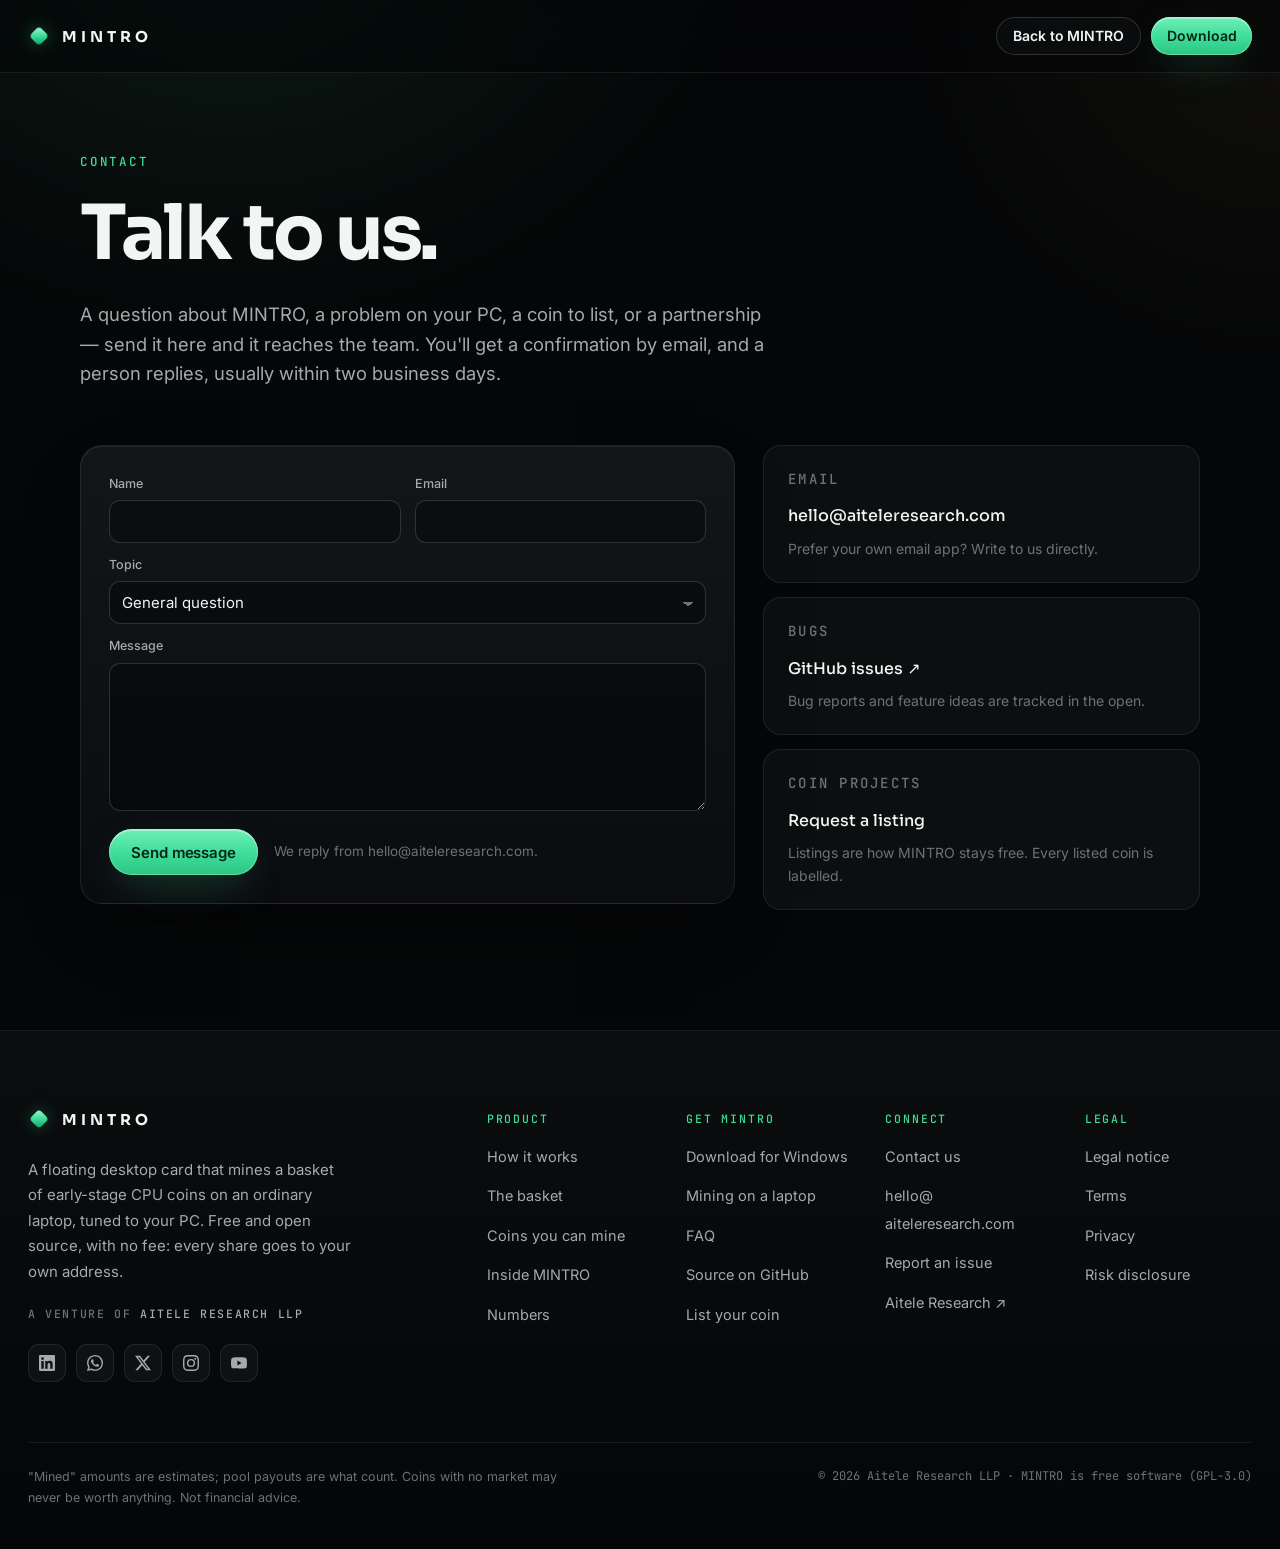
==== commit 9dfd7b43: "Website SEO: pages for wider searches, AI-search files, full sitemap, IndexNow New pages, each writt" ====
--- a/docs/contact.html
+++ b/docs/contact.html
@@ -6,22 +6,117 @@
 <title>Contact · MINTRO</title>
 <meta name="description" content="Contact the MINTRO team — questions, problems, coin listings, partnerships and press. A venture of Aitele Research LLP.">
 <meta name="theme-color" content="#050607">
-<link rel="canonical" href="https://aiteleresearch.github.io/mintro/contact.html">
+<meta name="robots" content="index, follow, max-image-preview:large, max-snippet:-1, max-video-preview:-1">
+<meta name="author" content="Aitele Research LLP">
+<meta name="application-name" content="MINTRO">
+<meta name="apple-mobile-web-app-title" content="MINTRO">
+<link rel="canonical" href="https://mintro.aiteleresearch.com/contact.html">
+<link rel="alternate" hreflang="en" href="https://mintro.aiteleresearch.com/contact.html">
+<link rel="alternate" hreflang="x-default" href="https://mintro.aiteleresearch.com/contact.html">
 <link rel="icon" href="assets/favicon.svg" type="image/svg+xml">
 <link rel="icon" href="assets/favicon-32.png" sizes="32x32" type="image/png">
 <link rel="apple-touch-icon" href="assets/apple-touch-icon.png">
 <link rel="manifest" href="site.webmanifest">
 <meta property="og:type" content="website">
 <meta property="og:site_name" content="MINTRO">
-<meta property="og:url" content="https://aiteleresearch.github.io/mintro/contact.html">
+<meta property="og:locale" content="en_US">
+<meta property="og:url" content="https://mintro.aiteleresearch.com/contact.html">
 <meta property="og:title" content="Contact · MINTRO">
 <meta property="og:description" content="Contact the MINTRO team — questions, problems, coin listings, partnerships and press. A venture of Aitele Research LLP.">
-<meta property="og:image" content="https://aiteleresearch.github.io/mintro/assets/og.png">
+<meta property="og:image" content="https://mintro.aiteleresearch.com/assets/og.jpg">
+<meta property="og:image:type" content="image/jpeg">
+<meta property="og:image:width" content="1200">
+<meta property="og:image:height" content="630">
+<meta property="og:image:alt" content="MINTRO: a mint crystal with a basket of coins in orbit, and the words Early coins. Ordinary laptop. Three clicks.">
 <meta name="twitter:card" content="summary_large_image">
+<meta name="twitter:site" content="@aiteleresearch">
+<meta name="twitter:creator" content="@aiteleresearch">
+<meta name="twitter:description" content="Contact the MINTRO team — questions, problems, coin listings, partnerships and press. A venture of Aitele Research LLP.">
+<meta name="twitter:image" content="https://mintro.aiteleresearch.com/assets/og.jpg">
+<meta name="twitter:image:alt" content="MINTRO: a mint crystal with a basket of coins in orbit, and the words Early coins. Ordinary laptop. Three clicks.">
+<meta name="twitter:title" content="Contact · MINTRO">
 <link rel="preconnect" href="https://fonts.googleapis.com">
 <link rel="preconnect" href="https://fonts.gstatic.com" crossorigin>
 <link rel="stylesheet" href="https://fonts.googleapis.com/css2?family=Inter:wght@400;500;600&family=JetBrains+Mono:wght@400;500&family=Sora:wght@500;600;700&display=swap">
 <link rel="stylesheet" href="assets/style.css">
+<script defer src="assets/scrollbar.js"></script>
+<script defer src="assets/stats.js"></script>
+<script defer src="assets/download.js"></script>
+<script type="application/ld+json" id="mintro-ld">
+{
+ "@context": "https://schema.org",
+ "@graph": [
+  {
+   "@type": "Organization",
+   "@id": "https://aiteleresearch.com/#organization",
+   "name": "Aitele Research LLP",
+   "url": "https://aiteleresearch.com",
+   "logo": "https://aiteleresearch.com/logo.png",
+   "email": "hello@aiteleresearch.com",
+   "sameAs": [
+    "https://www.linkedin.com/company/aitele",
+    "https://x.com/aiteleresearch",
+    "https://www.instagram.com/aiteleresearch/",
+    "https://www.youtube.com/@aiteleresearch"
+   ]
+  },
+  {
+   "@type": "WebSite",
+   "@id": "https://mintro.aiteleresearch.com/#website",
+   "url": "https://mintro.aiteleresearch.com/",
+   "name": "MINTRO",
+   "alternateName": "MINTRO crypto mining app",
+   "description": "MINTRO, a free and open-source crypto mining app for Windows laptops and desktops.",
+   "inLanguage": "en",
+   "publisher": {
+    "@id": "https://aiteleresearch.com/#organization"
+   }
+  },
+  {
+   "@type": "ContactPage",
+   "@id": "https://mintro.aiteleresearch.com/contact.html#webpage",
+   "url": "https://mintro.aiteleresearch.com/contact.html",
+   "name": "Contact",
+   "description": "Contact the MINTRO team — questions, problems, coin listings, partnerships and press. A venture of Aitele Research LLP.",
+   "isPartOf": {
+    "@id": "https://mintro.aiteleresearch.com/#website"
+   },
+   "inLanguage": "en",
+   "dateModified": "2026-11-09",
+   "primaryImageOfPage": {
+    "@type": "ImageObject",
+    "url": "https://mintro.aiteleresearch.com/assets/og.jpg",
+    "width": 1200,
+    "height": 630
+   },
+   "breadcrumb": {
+    "@id": "https://mintro.aiteleresearch.com/contact.html#breadcrumb"
+   },
+   "mainEntity": {
+    "@id": "https://aiteleresearch.com/#organization"
+   }
+  },
+  {
+   "@type": "BreadcrumbList",
+   "@id": "https://mintro.aiteleresearch.com/contact.html#breadcrumb",
+   "itemListElement": [
+    {
+     "@type": "ListItem",
+     "position": 1,
+     "name": "MINTRO",
+     "item": "https://mintro.aiteleresearch.com/"
+    },
+    {
+     "@type": "ListItem",
+     "position": 2,
+     "name": "Contact",
+     "item": "https://mintro.aiteleresearch.com/contact.html"
+    }
+   ]
+  }
+ ]
+}
+</script>
 </head>
 <body class="legal-page">
 
@@ -30,7 +125,7 @@
     <a class="brand" href="./" aria-label="MINTRO home"><span class="brand-gem"><i></i></span>MINTRO</a>
     <div class="nav-cta">
       <a class="btn small ghost hide-sm" href="./"><span>Back to MINTRO</span></a>
-      <a class="btn small primary" href="https://mintra.aiteleresearch.com/download/latest"><span>Download</span></a>
+      <a class="btn small primary" data-href="download" href="https://mintro.aiteleresearch.com/download/latest"><span>Download</span></a>
     </div>
   </div>
 </header>
@@ -44,7 +139,7 @@
         reaches the team. You'll get a confirmation by email, and a person replies, usually within two business days.</p>
     </header>
     <div class="contact-grid">
-      <form class="apply glass mint" id="contactForm" data-api="https://mintra.aiteleresearch.com" data-email="hello@aiteleresearch.com" novalidate>
+      <form class="apply glass mint" id="contactForm" data-api="https://mintro.aiteleresearch.com" data-email="hello@aiteleresearch.com" novalidate>
         <div class="apply-grid">
           <label>Name<input name="name" required maxlength="80" autocomplete="name"></label>
           <label>Email<input name="email" required type="email" maxlength="120" autocomplete="email"></label>
@@ -94,17 +189,18 @@
           <ul>
             <li><a href="./#how">How it works</a></li>
             <li><a href="./#basket">The basket</a></li>
+            <li><a href="coins.html">Coins you can mine</a></li>
             <li><a href="./#features">Inside MINTRO</a></li>
             <li><a href="./#numbers">Numbers</a></li>
-            <li><a href="./#faq">FAQ</a></li>
           </ul>
         </div>
         <div>
           <p class="foot-h">Get MINTRO</p>
           <ul>
-            <li><a href="https://mintra.aiteleresearch.com/download/latest">Download for Windows</a></li>
+            <li><a href="download.html">Download for Windows</a></li>
+            <li><a href="mine-crypto-on-a-laptop.html">Mining on a laptop</a></li>
+            <li><a href="faq.html">FAQ</a></li>
             <li><a href="https://github.com/aiteleresearch/mintro">Source on GitHub</a></li>
-            <li><a href="https://github.com/aiteleresearch/mintro/blob/main/LICENSE">License · GPL-3.0</a></li>
             <li><a href="./#list">List your coin</a></li>
           </ul>
         </div>
--- a/docs/assets/style.css
+++ b/docs/assets/style.css
@@ -51,9 +51,6 @@
   60% { transform: translate(-4%, -1%); } 80% { transform: translate(3%, 3%); } 100% { transform: translate(0, 0); }
 }
 main, .foot { position: relative; z-index: 2; }
-.progress { position: fixed; top: 0; left: 0; right: 0; height: 2px; z-index: 70; pointer-events: none; }
-.progress i { display: block; height: 100%; transform-origin: 0 50%; transform: scaleX(0);
-              background: linear-gradient(90deg, var(--mint-deep), var(--mint), var(--mint-2)); box-shadow: 0 0 12px var(--mint-glow); }
 
 /* WebGL unavailable: a CSS crystal stands in */
 .gl-fallback { display: none; }
@@ -318,6 +315,8 @@
 
 .clicks { padding: 140px 0; }
 .steps { position: relative; display: grid; grid-template-columns: repeat(3, 1fr); gap: 22px; }
+/* sections animate their content in from the side or from a 3D tilt; keep that from ever widening the page on a phone */
+main > section { overflow-x: clip; }
 .steps-line { position: absolute; left: 0; right: 0; top: 64px; width: 100%; height: 60px; z-index: -1; overflow: visible; }
 .steps-line path { fill: none; stroke: url(#lineGrad); stroke-width: 2; filter: drop-shadow(0 0 6px rgba(61, 220, 151, .6)); }
 .step { padding: 30px 28px 32px; border-radius: 24px; }
@@ -601,8 +600,324 @@
 
 /* ---------- reduced motion ---------- */
 
+/* ---------- download counter + statistics overlay (assets/stats.js) ---------- */
+
+.dl-stat { display: inline-flex; align-items: center; gap: 10px; margin-top: 18px; padding: 7px 8px 7px 14px; border-radius: 999px;
+  border: 1px solid var(--line); background: rgba(14, 16, 18, .6); backdrop-filter: blur(10px); -webkit-backdrop-filter: blur(10px);
+  font: 500 13px/1 var(--mono); color: var(--ink-2); }
+.dl-stat[hidden] { display: none; }
+.dl-stat b { color: var(--ink); font-weight: 600; font-size: 14px; }
+.dl-stat .dl-ic { width: 15px; height: 15px; fill: none; stroke: var(--mint); stroke-width: 1.6; stroke-linecap: round; stroke-linejoin: round; }
+.dl-o { width: 26px; height: 26px; display: grid; place-items: center; border-radius: 50%; border: 1.5px solid rgba(61, 220, 151, .55);
+  background: var(--mint-soft); color: var(--mint-2); font: 700 12px/1 var(--display); cursor: pointer; padding: 0;
+  transition: background .25s, border-color .25s, transform .4s var(--ease), box-shadow .25s; }
+.dl-o:hover { background: rgba(61, 220, 151, .22); border-color: var(--mint); transform: scale(1.08); box-shadow: 0 0 18px var(--mint-glow); }
+.final .dl-stat { margin-top: 20px; }
+button.verify { background: none; border: 0; padding: 0; font: inherit; cursor: pointer; }
+
+.stats-dlg { width: min(760px, calc(100% - 24px)); max-height: calc(100dvh - 32px); overflow: auto; padding: 0; border-radius: 24px;
+  border: 1px solid var(--line-2); background: linear-gradient(180deg, #0d1012, #08090a); color: var(--ink);
+  box-shadow: 0 40px 120px -20px rgba(0, 0, 0, .8), 0 0 0 1px rgba(61, 220, 151, .08) inset; }
+.stats-dlg::backdrop { background: rgba(2, 3, 4, .72); backdrop-filter: blur(6px); -webkit-backdrop-filter: blur(6px); }
+.stats-dlg[open] { animation: sd-in .45s var(--ease); }
+@keyframes sd-in { from { opacity: 0; transform: translateY(18px) scale(.98); } }
+/* Its scrollbar: a thin mint thumb on no track, shown only while the overlay scrolls (stats.js sets .scrolling).
+   Chrome, Edge and Firefox use the standard properties; Safari the ::-webkit-scrollbar ones. */
+.stats-dlg { scrollbar-width: thin; scrollbar-color: transparent transparent; transition: scrollbar-color .35s; }
+.stats-dlg.scrolling { scrollbar-color: rgba(61, 220, 151, .6) transparent; }
+.stats-dlg::-webkit-scrollbar { width: 10px; }
+.stats-dlg::-webkit-scrollbar-track { background: transparent; margin: 22px 0; }
+.stats-dlg::-webkit-scrollbar-thumb { border-radius: 10px; border: 3px solid transparent; background: transparent padding-box; }
+.stats-dlg.scrolling::-webkit-scrollbar-thumb { background-color: rgba(61, 220, 151, .6); }
+.stats-dlg.scrolling::-webkit-scrollbar-thumb:hover, .stats-dlg.scrolling::-webkit-scrollbar-thumb:active { background-color: var(--mint); }
+.sd-head { display: flex; justify-content: space-between; align-items: flex-start; gap: 16px; padding: 28px 30px 0; }
+.sd-head .eyebrow { margin-bottom: 10px; }
+.sd-head h2 { font-size: clamp(24px, 3.4vw, 32px); }
+.sd-since { margin: 8px 0 0; color: var(--ink-3); font: 500 12.5px/1.4 var(--mono); }
+.sd-x { width: 38px; height: 38px; flex: none; display: grid; place-items: center; border-radius: 12px; border: 1px solid var(--line);
+  background: var(--panel); color: var(--ink-2); cursor: pointer; transition: color .2s, border-color .2s; }
+.sd-x:hover { color: var(--ink); border-color: var(--line-2); }
+.sd-x svg { width: 14px; height: 14px; stroke: currentColor; stroke-width: 1.8; stroke-linecap: round; }
+.sd-tiles { display: grid; grid-template-columns: repeat(3, minmax(0, 1fr)); gap: 12px; padding: 24px 30px 0; }
+.sd-tile { text-align: left; display: flex; flex-direction: column; gap: 6px; padding: 16px 18px; border-radius: 16px; border: 1px solid var(--line);
+  background: var(--panel); color: inherit; font: inherit; cursor: pointer; transition: border-color .25s, background .25s; }
+.sd-tile.still { cursor: default; }
+.sd-tile span { font: 500 11px/1.2 var(--mono); letter-spacing: .12em; text-transform: uppercase; color: var(--ink-3); }
+.sd-tile b { font: 600 clamp(24px, 3.6vw, 32px)/1 var(--display); letter-spacing: -.02em; color: var(--ink); }
+.sd-tile small { color: var(--ink-3); font-size: 12px; }
+button.sd-tile:hover { border-color: var(--line-2); }
+.sd-tile.on { border-color: rgba(61, 220, 151, .5); background: var(--mint-soft); }
+.sd-tile.on span { color: var(--mint); }
+.sd-chart-head { display: flex; justify-content: space-between; align-items: center; gap: 12px; flex-wrap: wrap; padding: 26px 30px 0; }
+.sd-chart-title { margin: 0; font: 600 15px/1.3 var(--display); }
+.sd-range { display: inline-flex; padding: 3px; border-radius: 999px; border: 1px solid var(--line); background: var(--panel); }
+.sd-range button { padding: 6px 12px; border: 0; border-radius: 999px; background: none; color: var(--ink-2); font: 500 12.5px/1 var(--body); cursor: pointer; }
+.sd-range button.on { background: rgba(61, 220, 151, .16); color: var(--mint-2); }
+.sd-chart { position: relative; margin: 14px 30px 0; padding: 26px 0 26px; }
+.sd-chart svg { display: block; width: 100%; height: 200px; overflow: visible; }
+.sd-chart .base { stroke: var(--line-2); stroke-width: 1; }
+.sd-chart .bar { fill: rgba(61, 220, 151, .38); transition: fill .15s; }
+.sd-chart .bar.hl { fill: var(--mint); }
+.sd-chart .cum { fill: none; stroke: var(--gold); stroke-width: 2; vector-effect: non-scaling-stroke; stroke-linejoin: round; }
+.sd-chart .dot { fill: var(--gold); opacity: 0; }
+.sd-chart .dot.hl { opacity: 1; }
+.sd-ymax, .sd-ctotal { position: absolute; top: 0; font: 500 11.5px/1 var(--mono); }
+.sd-ymax { left: 0; color: var(--mint); } .sd-ctotal { right: 0; color: var(--gold); }
+.sd-axis { position: absolute; left: 0; right: 0; bottom: 0; display: flex; justify-content: space-between; font: 500 11.5px/1 var(--mono); color: var(--ink-3); }
+.sd-tip { position: absolute; top: 30px; transform: translateX(-50%); display: grid; gap: 3px; padding: 9px 12px; border-radius: 12px;
+  border: 1px solid var(--line-2); background: rgba(8, 9, 10, .95); font-size: 12.5px; color: var(--ink-2); white-space: nowrap; pointer-events: none; }
+.sd-tip b { color: var(--ink); font-weight: 600; }
+.sd-legend { display: flex; gap: 22px; padding: 4px 30px 0; font: 500 12px/1 var(--mono); color: var(--ink-3); }
+.sd-legend i { display: inline-block; vertical-align: middle; margin-right: 8px; }
+.sd-legend .k-bar { width: 10px; height: 10px; border-radius: 3px; background: rgba(61, 220, 151, .55); }
+.sd-legend .k-line { width: 16px; height: 2px; background: var(--gold); }
+.sd-note { margin: 18px 30px 28px; padding-top: 16px; border-top: 1px solid var(--line); color: var(--ink-3); font-size: 12.5px; line-height: 1.65; }
+@media (max-width: 640px) {
+  .sd-head, .sd-tiles, .sd-chart-head, .sd-legend { padding-left: 18px; padding-right: 18px; }
+  .sd-chart { margin-left: 18px; margin-right: 18px; }
+  .sd-note { margin-left: 18px; margin-right: 18px; }
+  .sd-tiles { grid-template-columns: 1fr 1fr; }
+  .sd-tile.still { grid-column: 1 / -1; }
+}
+
+/* ---------- page scrollbar: invisible until the page is scrolled, then a thin mint thumb that fades out once it
+   rests (assets/scrollbar.js sets html.scrolling) ---------- */
+html { scrollbar-width: thin; scrollbar-color: transparent transparent; transition: scrollbar-color .35s; }
+html.scrolling { scrollbar-color: rgba(61, 220, 151, .55) transparent; }
+html::-webkit-scrollbar { width: 10px; }
+html::-webkit-scrollbar-track { background: transparent; }
+html::-webkit-scrollbar-thumb { border-radius: 10px; border: 3px solid transparent; background: transparent padding-box; }
+html.scrolling::-webkit-scrollbar-thumb { background-color: rgba(61, 220, 151, .55); }
+html.scrolling::-webkit-scrollbar-thumb:hover { background-color: var(--mint); }
+
 @media (prefers-reduced-motion: reduce) {
   *, *::before, *::after { animation-duration: .01ms !important; animation-iteration-count: 1 !important; scroll-behavior: auto !important; }
   .js [data-reveal], .js [data-split] .wi, .js .rise, .js .callout { transition-duration: .01ms !important; transition-delay: 0s !important; }
   .grain { display: none; }
 }
+
+/* ─────────────────────────────────────────────────────────────
+   Dropdowns — every <select> opens in this site's theme, not the
+   OS's grey list (same treatment as aiteleresearch.com). Everywhere:
+   the colour scheme and themed options. Where the browser supports
+   styleable selects (appearance: base-select — current Chrome/Edge),
+   the open list is a themed panel with hover and selected states.
+   ───────────────────────────────────────────────────────────── */
+select { color-scheme: dark; }
+select option,
+select optgroup { background-color: #0b0d0f; color: #f1f5f3; }
+
+@supports (appearance: base-select) {
+  select:not([multiple]):not([size]),
+  select:not([multiple]):not([size])::picker(select) { appearance: base-select; }
+  :where(select:not([multiple]):not([size])) { cursor: pointer; }
+  ::picker(select) {
+    background: #0b0d0f;
+    color: #f1f5f3;
+    border: 1px solid rgba(255, 255, 255, 0.12);
+    border-radius: 12px;
+    padding: 6px;
+    margin-block: 6px;
+    width: max(anchor-size(width), 12rem);
+    max-width: calc(100vw - 24px);
+    max-height: min(60vh, 22rem);
+    overflow-y: auto;
+    box-shadow: 0 22px 54px -22px rgba(0, 0, 0, 0.85);
+    scrollbar-width: thin;
+    scrollbar-color: rgba(61, 220, 151, 0.50) transparent;
+  }
+  select option {
+    background: transparent;
+    color: #a3abad;
+    padding: 0.55rem 0.8rem;
+    border-radius: 8px;
+    font-size: 0.92rem;
+    line-height: 1.35;
+    white-space: normal;
+    overflow-wrap: break-word;
+    gap: 0.6rem;
+  }
+  select option:hover,
+  select option:focus-visible { background: rgba(61, 220, 151, 0.12); color: #f1f5f3; outline: none; }
+  select option:checked { color: #3ddc97; font-weight: 500; }
+  select option:disabled { color: #6a7376; background: transparent; }
+  select option::checkmark { color: #3ddc97; }
+  select::picker-icon {
+    content: "";
+    width: 11px;
+    height: 7px;
+    margin-inline-start: auto;
+    flex-shrink: 0;
+    background-color: #a3abad;
+    mask: url("data:image/svg+xml,%3Csvg xmlns='http://www.w3.org/2000/svg' width='12' height='8'%3E%3Cpath d='M1 1l5 5 5-5' fill='none' stroke='black' stroke-width='1.5'/%3E%3C/svg%3E") no-repeat center / contain;
+    transition: rotate 0.2s ease;
+  }
+  select:open::picker-icon { rotate: 180deg; }
+  :where(select:not([multiple]):not([size])) { align-items: center; gap: 0.6rem; }
+  /* a select that draws its own caret beside it keeps only that one */
+  select.appearance-none::picker-icon { display: none; }
+  /* the open list's chevron replaces the drawn one */
+  .apply select { background-image: none; padding-right: 0.9rem; display: flex; }
+}
+
+/* ---------- download guide (assets/download.js): what Windows shows for an unsigned installer ---------- */
+
+.dl-dlg { width: min(640px, calc(100% - 24px)); max-height: calc(100dvh - 32px); overflow: auto; padding: 0; border-radius: 24px;
+  border: 1px solid var(--line-2); background: linear-gradient(180deg, #0d1012, #08090a); color: var(--ink);
+  box-shadow: 0 40px 120px -20px rgba(0, 0, 0, .8), 0 0 0 1px rgba(61, 220, 151, .08) inset;
+  scrollbar-width: thin; scrollbar-color: rgba(61, 220, 151, .45) transparent; overscroll-behavior: contain; }
+.dl-dlg [hidden] { display: none !important; }
+.dl-dlg::backdrop { background: rgba(2, 3, 4, .72); backdrop-filter: blur(6px); -webkit-backdrop-filter: blur(6px); }
+.dl-dlg[open] { animation: sd-in .45s var(--ease); }
+.dg-head { display: flex; justify-content: space-between; align-items: flex-start; gap: 16px; padding: 28px 30px 0; }
+.dg-status { display: flex; align-items: center; gap: 10px; margin-bottom: 14px; }
+.dg-status i { width: 8px; height: 8px; border-radius: 50%; background: var(--mint); box-shadow: 0 0 0 4px var(--mint-soft); flex: none; }
+.dl-dlg[data-mode="started"] .dg-status i { animation: dg-ping 1.8s var(--ease) infinite; }
+.dl-dlg[data-mode="elsewhere"] .dg-status { color: var(--gold); }
+.dl-dlg[data-mode="elsewhere"] .dg-status i { background: var(--gold); box-shadow: 0 0 0 4px rgba(242, 196, 109, .14); }
+@keyframes dg-ping { 0% { box-shadow: 0 0 0 0 rgba(61, 220, 151, .55); } 80%, 100% { box-shadow: 0 0 0 9px rgba(61, 220, 151, 0); } }
+.dg-head h2 { font-size: clamp(22px, 3.2vw, 28px); line-height: 1.15; }
+.dg-lede { margin: 10px 0 0; color: var(--ink-2); font-size: 15px; line-height: 1.6; }
+.dg-elsewhere { display: flex; align-items: center; flex-wrap: wrap; gap: 12px; margin-top: 16px; }
+.dg-sent { color: var(--mint-2); font: 500 12.5px/1.4 var(--mono); overflow-wrap: anywhere; }
+
+.dg-steps { list-style: none; margin: 22px 0 0; padding: 0 30px; counter-reset: dg; display: grid; gap: 10px; }
+.dg-steps > li { position: relative; padding: 16px 18px 16px 58px; border-radius: 16px; border: 1px solid var(--line); background: var(--panel); }
+.dg-steps > li::before { counter-increment: dg; content: counter(dg); position: absolute; left: 18px; top: 15px; width: 26px; height: 26px;
+  display: grid; place-items: center; border-radius: 8px; background: var(--mint-soft); color: var(--mint-2); font: 600 13px/1 var(--display); }
+.dg-steps > li > b { display: block; font: 600 16px/1.35 var(--display); letter-spacing: -.01em; }
+.dg-steps > li > b em, .dg-steps > li > p em { font-style: normal; color: var(--ink); font-weight: 600; }
+.dg-steps > li > p { margin: 6px 0 0; color: var(--ink-2); font-size: 14px; line-height: 1.6; }
+.dg-steps q { quotes: "\201C" "\201D"; color: var(--ink); }
+.dg-file { font: 500 12.5px/1 var(--mono); color: var(--mint-2); overflow-wrap: anywhere; }
+
+/* The SmartScreen picture: a simplified Windows dialog, More info, then Run anyway */
+.ss { margin: 14px 0 0; cursor: default; }
+.ss-win { position: relative; overflow: hidden; padding: 20px 20px 16px; border-radius: 10px; background: #0f5aa8; color: #fff;
+  font: 400 13px/1.5 "Segoe UI", system-ui, sans-serif; box-shadow: 0 18px 40px -18px rgba(15, 90, 168, .8); }
+.ss-title { margin: 0 0 8px; font: 300 22px/1.2 "Segoe UI", system-ui, sans-serif; letter-spacing: 0; }
+.ss-text { margin: 0; color: rgba(255, 255, 255, .92); }
+.ss-more { margin: 10px 0 0; }
+.ss-more span { text-decoration: underline; text-underline-offset: 2px; }
+.ss-app { display: grid; grid-template-columns: auto 1fr; gap: 2px 10px; margin: 10px 0 0; max-height: 0; opacity: 0; overflow: hidden;
+  transition: max-height .45s var(--ease), opacity .35s; }
+.ss-app dt { color: rgba(255, 255, 255, .8); } .ss-app dd { margin: 0; overflow-wrap: anywhere; }
+.ss[data-stage="1"] .ss-app { max-height: 60px; opacity: 1; }
+.ss-btns { display: flex; justify-content: flex-end; gap: 8px; margin-top: 16px; }
+.ss-btns span { padding: 5px 16px; border: 1px solid rgba(255, 255, 255, .85); font-size: 13px; white-space: nowrap; }
+.ss-run { visibility: hidden; }
+.ss[data-stage="1"] .ss-run { visibility: visible; }
+[data-target] { position: relative; }
+[data-target]::after { content: ""; position: absolute; inset: -5px -8px; border-radius: 6px; border: 2px solid var(--mint); opacity: 0; }
+.ss[data-stage="0"] [data-target="0"]::after, .ss[data-stage="1"] [data-target="1"]::after { animation: ss-ring 2.8s var(--ease) both; }
+@keyframes ss-ring { 0%, 30% { opacity: 0; transform: scale(1.25); } 45%, 85% { opacity: 1; transform: none; } 100% { opacity: 0; } }
+.ss-cursor { position: absolute; left: 0; top: 0; width: 15px; height: 21px; fill: #fff; stroke: #111; stroke-width: 1.2; stroke-linejoin: round;
+  filter: drop-shadow(0 2px 3px rgba(0, 0, 0, .45)); transform: translate(60%, 160%); transition: transform 1s var(--ease); pointer-events: none; }
+.ss figcaption { display: flex; gap: 8px; margin-top: 10px; font: 500 12px/1.4 var(--mono); color: var(--ink-3); }
+.ss figcaption span { transition: color .3s; }
+.ss figcaption b { font-weight: 600; }
+.ss[data-stage="0"] [data-cap="0"], .ss[data-stage="1"] [data-cap="1"] { color: var(--mint-2); }
+
+.dg-why { margin: 14px 30px 0; padding: 14px 18px; border-radius: 16px; border: 1px solid var(--line); color: var(--ink-2); font-size: 13.5px; line-height: 1.65; }
+.dg-why summary { cursor: pointer; color: var(--ink); font-weight: 500; list-style-position: inside; }
+.dg-why summary::marker { color: var(--mint); }
+.dg-why p { margin: 10px 0 0; }
+.dg-why a { color: var(--mint-2); text-decoration: underline; text-underline-offset: 2px; }
+.dg-why em { font-style: normal; color: var(--ink); }
+.dg-foot { display: flex; align-items: center; justify-content: space-between; gap: 14px; flex-wrap: wrap; padding: 20px 30px 26px; }
+.dg-alt { color: var(--ink-2); font-size: 14px; text-decoration: underline; text-underline-offset: 3px; text-decoration-color: var(--line-2); }
+.dg-alt:hover { color: var(--ink); text-decoration-color: currentColor; }
+.dg-foot .btn { margin-left: auto; }
+/* a link-styled button that opens the guide (FAQ, download section) */
+.dg-open { background: none; border: 0; padding: 0; font: inherit; color: var(--mint-2); cursor: pointer;
+  text-decoration: underline; text-underline-offset: 3px; text-decoration-color: rgba(166, 247, 210, .4); }
+.dg-open:hover { text-decoration-color: currentColor; }
+@media (max-width: 640px) {
+  .dg-head { padding: 20px 18px 0; }
+  .dg-steps { padding: 0 18px; }
+  .dg-steps > li { padding: 14px 14px 14px 50px; }
+  .dg-steps > li::before { left: 14px; top: 13px; }
+  .dg-why { margin-left: 18px; margin-right: 18px; }
+  .dg-foot { padding: 18px 18px 22px; }
+  .ss-win { padding: 16px 14px 14px; }
+  .ss-title { font-size: 19px; }
+}
+@media (prefers-reduced-motion: reduce) {
+  .dl-dlg[open], .dl-dlg[data-mode="started"] .dg-status i { animation: none; }
+  .ss-cursor, .ss-app { transition: none; }
+  .ss[data-stage="0"] [data-target="0"]::after, .ss[data-stage="1"] [data-target="1"]::after { animation: none; opacity: 1; }
+}
+.final .dg-note { margin-top: 6px; }
+
+/* ---------- content pages: download, coins, guide, FAQ (and the links to them) ---------- */
+
+.sr-only { position: absolute; width: 1px; height: 1px; padding: 0; margin: -1px; overflow: hidden; clip: rect(0 0 0 0); white-space: nowrap; border: 0; }
+a.more { display: inline-flex; align-items: center; gap: 8px; color: var(--mint-2); font-weight: 500; text-decoration: underline;
+  text-decoration-color: rgba(166, 247, 210, .35); text-underline-offset: 4px; transition: text-decoration-color .2s, gap .3s var(--ease); }
+a.more::after { content: "→"; text-decoration: none; display: inline-block; }
+a.more:hover { text-decoration-color: currentColor; gap: 12px; }
+.sec-more { display: flex; flex-wrap: wrap; justify-content: center; gap: 12px 30px; margin: 44px 0 0; font-size: 15.5px; }
+.faq .sec-more { justify-content: flex-start; margin-top: 28px; }
+.honest-more { margin: 30px 0 0; font-size: 16px; }
+.legal-in.wide { max-width: 1120px; }
+.legal code, .legal kbd { font: 500 .88em/1.4 var(--mono); color: var(--ink); background: var(--panel-2); border: 1px solid var(--line);
+  border-radius: 6px; padding: 1px 6px; overflow-wrap: anywhere; }
+.c-body h3 { margin: 0; font: 600 17px/1.35 var(--display); letter-spacing: -.01em; color: var(--ink); }
+.c-body ol { margin: 14px 0 0; padding-left: 22px; }
+.c-body ol li::marker { color: var(--mint); font-family: var(--mono); }
+.c-body em { font-style: normal; color: var(--ink); }
+
+/* table of contents under a page's title */
+.toc { display: flex; flex-wrap: wrap; gap: 8px; margin: 30px 0 0; }
+.toc a { padding: 8px 14px; border-radius: 999px; border: 1px solid var(--line); background: var(--panel); color: var(--ink-2);
+  font-size: 13.5px; transition: color .2s, border-color .2s, background .2s; }
+.toc a:hover { color: var(--ink); border-color: rgba(61, 220, 151, .45); background: var(--mint-soft); }
+.clause, .faq-group { scroll-margin-top: 96px; }
+
+/* download page */
+.dl-hero { display: flex; flex-wrap: wrap; align-items: center; gap: 18px 26px; margin: 34px 0 0; }
+.dl-facts { display: flex; flex-wrap: wrap; gap: 6px 18px; margin: 0; font: 500 12.5px/1.5 var(--mono); color: var(--ink-3); }
+.dl-facts b { color: var(--ink); font-weight: 500; }
+.dl-note { margin: 18px 0 0; color: var(--ink-3); font-size: 14px; }
+.howto { list-style: none; padding: 0 !important; counter-reset: st; display: grid; gap: 10px; }
+.howto > li { position: relative; padding: 16px 18px 16px 58px; border-radius: 16px; border: 1px solid var(--line); background: var(--panel); }
+.howto > li + li { margin-top: 0 !important; }
+.howto > li::before { counter-increment: st; content: counter(st); position: absolute; left: 18px; top: 16px; width: 26px; height: 26px;
+  display: grid; place-items: center; border-radius: 8px; background: var(--mint-soft); color: var(--mint-2); font: 600 13px/1 var(--display); }
+.howto > li p { margin: 6px 0 0 !important; font-size: 15px !important; line-height: 1.65 !important; }
+
+/* coins page */
+.coin-wrap { position: relative; margin: 56px 0 0; overflow-x: auto; border: 1px solid var(--line); border-radius: 18px; background: var(--panel);
+  scrollbar-width: thin; scrollbar-color: rgba(61, 220, 151, .45) transparent; }
+.coin-wrap:focus-visible { outline-offset: 2px; }
+.coin-table { width: 100%; min-width: 760px; border-collapse: collapse; font-size: 14.5px; }
+.coin-table th, .coin-table td { padding: 14px 16px; text-align: left; border-bottom: 1px solid var(--line); vertical-align: middle; }
+.coin-table thead th { font: 500 11px/1.2 var(--mono); letter-spacing: .12em; text-transform: uppercase; color: var(--ink-3); white-space: nowrap; }
+.coin-table tbody tr:last-child > * { border-bottom: 0; }
+.coin-table tbody tr:hover { background: rgba(255, 255, 255, .025); }
+.coin-table tbody th { font-weight: 400; }
+.coin-table tbody th b { font: 600 15px/1.3 var(--display); color: var(--ink); }
+.coin-table td { color: var(--ink-2); white-space: nowrap; }
+.coin-table .sym { margin-left: 6px; font: 500 12px/1 var(--mono); color: var(--ink-3); }
+.coin-table .tag { display: inline-block; margin-left: 8px; padding: 3px 8px; border-radius: 999px; background: var(--mint-soft); color: var(--mint-2);
+  font: 500 10.5px/1.2 var(--mono); letter-spacing: .04em; vertical-align: 2px; white-space: nowrap; }
+.coin-table .tag.gold { background: rgba(242, 196, 109, .14); color: var(--gold); }
+.coin-table .links a { color: var(--ink-2); margin-right: 14px; text-decoration: underline; text-decoration-color: var(--line-2); text-underline-offset: 3px; }
+.coin-table .links a:hover { color: var(--mint-2); }
+.coin-note { margin: 16px 0 0; max-width: 80ch; color: var(--ink-3); font-size: 13.5px; line-height: 1.65; }
+.algos { margin: 14px 0 0; display: grid; gap: 4px 0; }
+.algos dt { margin-top: 14px; font: 600 16px/1.35 var(--display); color: var(--ink); }
+.algos dd { margin: 4px 0 0; color: var(--ink-2); font-size: 16px; line-height: 1.75; }
+
+/* FAQ page */
+.faq-group { margin: 64px 0 0; }
+.faq-group h2 { font-size: clamp(22px, 2.6vw, 30px); letter-spacing: -.02em; margin: 0 0 8px; }
+.faq-group .qa { max-width: 760px; }
+.faq-group .qa .ans p { max-width: 700px; }
+.faq-group .qa a, .qa .ans a { color: var(--mint-2); text-decoration: underline; text-decoration-color: rgba(166, 247, 210, .35); text-underline-offset: 3px; }
+@media (max-width: 720px) {
+  .howto > li { padding: 14px 14px 14px 50px; }
+  .howto > li::before { left: 14px; top: 14px; }
+  .coin-wrap { margin-top: 40px; }
+  .faq-group { margin-top: 48px; }
+}
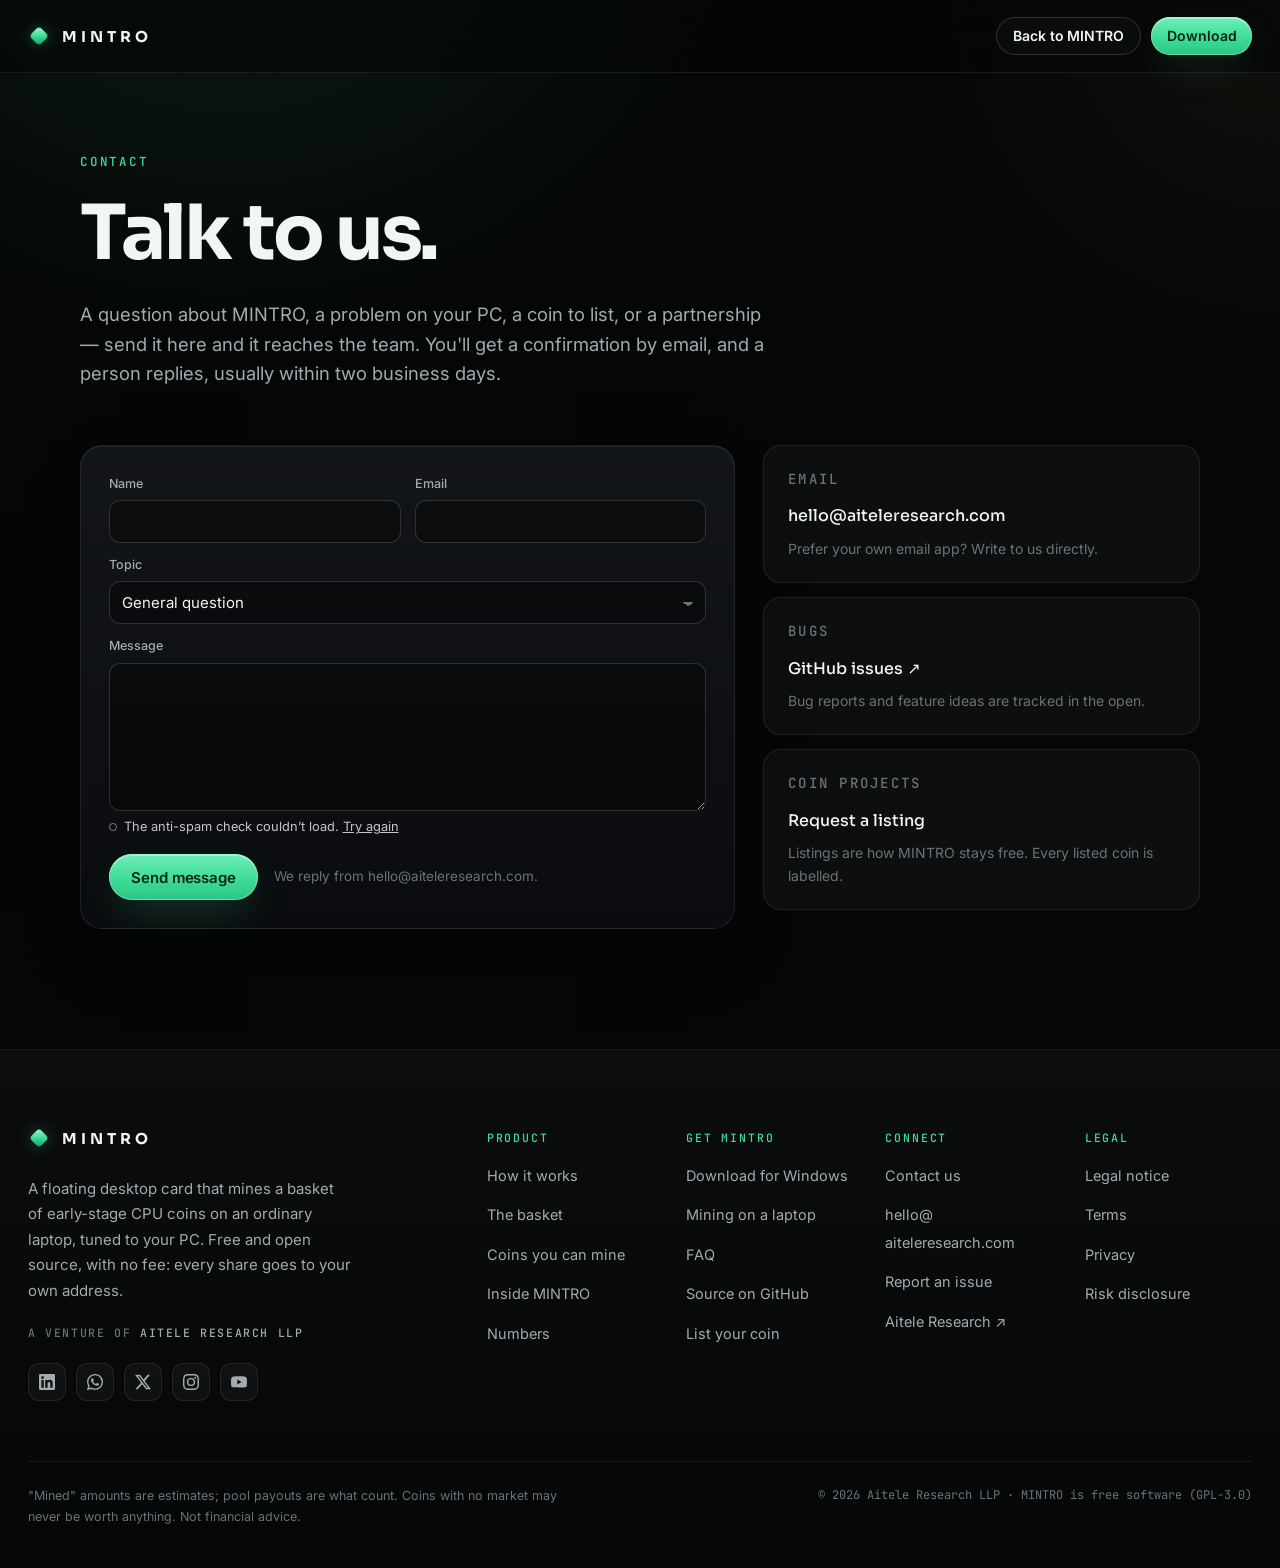
==== commit 3d0b849a: "Website forms: a self-hosted anti-spam check The contact and listing forms now carry a proof-of-work" ====
--- a/docs/contact.html
+++ b/docs/contact.html
@@ -139,7 +139,7 @@
         reaches the team. You'll get a confirmation by email, and a person replies, usually within two business days.</p>
     </header>
     <div class="contact-grid">
-      <form class="apply glass mint" id="contactForm" data-api="https://mintro.aiteleresearch.com" data-email="hello@aiteleresearch.com" novalidate>
+      <form class="apply glass mint" id="contactForm" data-api="https://mintro.aiteleresearch.com" data-captcha="https://mintro.aiteleresearch.com/api/captcha" data-email="hello@aiteleresearch.com" novalidate>
         <div class="apply-grid">
           <label>Name<input name="name" required maxlength="80" autocomplete="name"></label>
           <label>Email<input name="email" required type="email" maxlength="120" autocomplete="email"></label>
@@ -232,5 +232,6 @@
   </div>
 </footer>
 <script defer src="assets/contact.js"></script>
+<script defer src="assets/captcha.js"></script>
 </body>
 </html>
